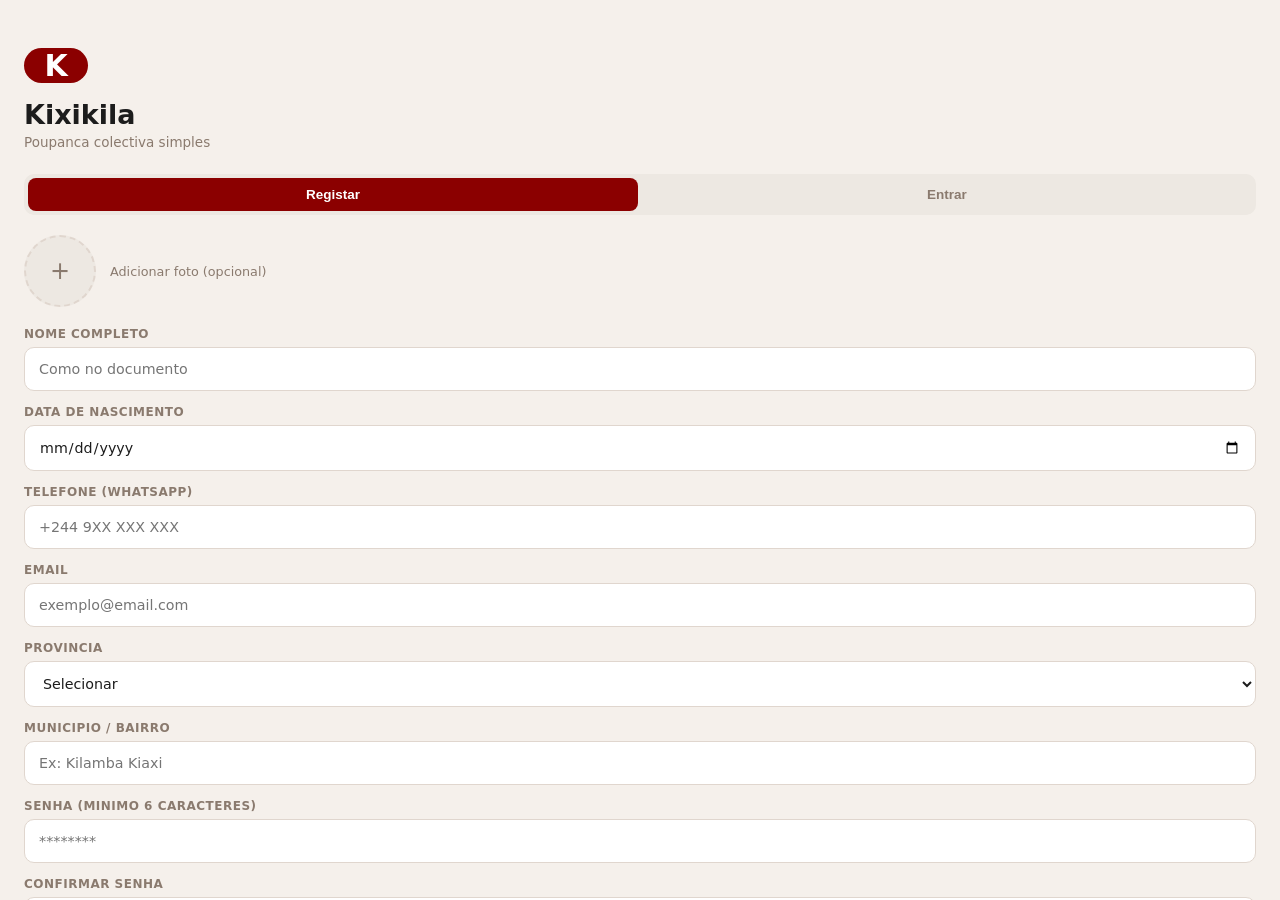
==== index.html @ 5074ad47 "Atualizar o index.html" ====
<!DOCTYPE html>
<html lang="pt">
<head>
  <meta charset="UTF-8">
  <meta name="viewport" content="width=device-width, initial-scale=1.0, maximum-scale=1.0">
  <title>Kixikila</title>
  <link rel="stylesheet" href="css/main.css">
  <style>
    /* Estilos adicionais para os termos */
    .termos-wrap {
      margin-bottom: 20px;
      border: 1px solid var(--border);
      border-radius: 14px;
      overflow: hidden;
      background: var(--bg2);
    }
    .termos-header {
      display: flex;
      align-items: center;
      gap: 8px;
      padding: 12px 16px;
      background: var(--r-soft);
      border-bottom: 1px solid var(--border);
      font-size: .75rem;
      font-weight: 700;
      text-transform: uppercase;
      color: var(--r);
    }
    .termos-scroll {
      max-height: 200px;
      overflow-y: auto;
      padding: 14px;
      scrollbar-width: thin;
    }
    .termos-scroll::-webkit-scrollbar { width: 4px; }
    .termos-scroll::-webkit-scrollbar-thumb { background: var(--r); border-radius: 4px; }
    .termos-conteudo h4 {
      font-size: 1rem;
      margin-bottom: 4px;
    }
    .termos-conteudo h5 {
      font-size: .85rem;
      margin: 12px 0 6px;
    }
    .termos-conteudo p {
      font-size: .82rem;
      color: var(--muted);
      line-height: 1.6;
      margin-bottom: 8px;
    }
    .termos-data {
      font-size: .7rem;
      margin-bottom: 12px;
    }
    .termos-contacto {
      margin-top: 12px;
      padding-top: 8px;
      border-top: 1px solid var(--border);
    }
    .termos-hint {
      display: flex;
      align-items: center;
      gap: 6px;
      padding: 8px 16px;
      background: var(--r-soft);
      font-size: .72rem;
      color: var(--r);
      font-weight: 600;
      border-top: 1px solid var(--border);
    }
    .termos-hint.lido {
      color: var(--green);
      background: rgba(34,197,94,0.1);
    }
    .termos-check-wrap {
      display: flex;
      align-items: center;
      gap: 12px;
      padding: 12px 16px;
      cursor: pointer;
      border-top: 1px solid var(--border);
    }
    .termos-check-wrap input {
      width: 18px;
      height: 18px;
      accent-color: var(--r);
      cursor: pointer;
    }
    .termos-check-label {
      font-size: .8rem;
      color: var(--text);
    }
    .termos-check-label span {
      color: var(--r);
      font-weight: 700;
    }
    textarea {
      width: 100%;
      padding: 12px;
      border: 1px solid var(--border);
      border-radius: 10px;
      background: var(--bg3);
      color: var(--text);
      font-size: .9rem;
      font-family: var(--sans);
      outline: none;
      resize: vertical;
    }
    textarea:focus {
      border-color: var(--r);
    }
    .foto-picker-group {
      margin-bottom: 16px;
    }
  </style>
</head>
<body>

<!-- AUTH -->
<div id="paginaAuth" class="pagina">
  <div class="auth-wrap">
    <div class="auth-logo">K</div>
    <h1 class="auth-titulo">Kixikila</h1>
    <p class="auth-sub">Poupanca colectiva simples</p>

    <div class="auth-tabs">
      <button class="auth-tab activo" onclick="mostrarTab('registo')">Registar</button>
      <button class="auth-tab" onclick="mostrarTab('login')">Entrar</button>
    </div>

    <div id="tabRegisto">
      <!-- FOTO DE PERFIL -->
      <div class="foto-picker" onclick="document.getElementById('inputFotoReg').click()">
        <div class="foto-picker-inner" id="fotoPicker">
          <span id="fotoPickerLetra">+</span>
          <img id="fotoPickerImg" src="" style="display:none">
        </div>
        <span class="foto-picker-label">Adicionar foto (opcional)</span>
      </div>
      <input id="inputFotoReg" type="file" accept="image/*" style="display:none" onchange="previewFotoReg(event)">

      <div class="campo">
        <label>Nome completo</label>
        <input id="regNome" type="text" placeholder="Como no documento">
      </div>

      <div class="campo">
        <label>Data de nascimento</label>
        <input id="regDataNasc" type="date">
      </div>

      <div class="campo">
        <label>Telefone (WhatsApp)</label>
        <input id="regTelefone" type="tel" placeholder="+244 9XX XXX XXX">
      </div>

      <div class="campo">
        <label>Email</label>
        <input id="regEmail" type="email" placeholder="exemplo@email.com">
      </div>

      <div class="campo">
        <label>Provincia</label>
        <select id="regProvincia">
          <option value="">Selecionar</option>
          <option>Luanda</option>
          <option>Benguela</option>
          <option>Huila</option>
          <option>Bie</option>
          <option>Cabinda</option>
          <option>Cuando Cubango</option>
          <option>Cuanza Norte</option>
          <option>Cuanza Sul</option>
          <option>Cunene</option>
          <option>Huambo</option>
          <option>Lunda Norte</option>
          <option>Lunda Sul</option>
          <option>Malanje</option>
          <option>Moxico</option>
          <option>Namibe</option>
          <option>Uige</option>
          <option>Zaire</option>
        </select>
      </div>

      <div class="campo">
        <label>Municipio / Bairro</label>
        <input id="regMunicipio" type="text" placeholder="Ex: Kilamba Kiaxi">
      </div>

      <div class="campo">
        <label>Senha (minimo 6 caracteres)</label>
        <input id="regSenha" type="password" placeholder="********">
      </div>

      <div class="campo">
        <label>Confirmar senha</label>
        <input id="regSenhaConfirm" type="password" placeholder="********">
      </div>

      <!-- TERMOS DE USO E POLITICA -->
      <div class="termos-wrap">
        <div class="termos-header">
          <svg xmlns="http://www.w3.org/2000/svg" width="14" height="14" viewBox="0 0 24 24" fill="none" stroke="currentColor" stroke-width="2"><path d="M14 2H6a2 2 0 0 0-2 2v16a2 2 0 0 0 2 2h12a2 2 0 0 0 2-2V8z"/><polyline points="14 2 14 8 20 8"/><line x1="16" y1="13" x2="8" y2="13"/><line x1="16" y1="17" x2="8" y2="17"/></svg>
          Termos de Uso e Politica de Privacidade
        </div>
        <div class="termos-scroll" id="termosScroll" onscroll="verificarScrollTermos()">
          <div class="termos-conteudo">
            <h4>TERMOS DE USO - KIXIKILA</h4>
            <p class="termos-data">Ultima actualizacao: Maio de 2026</p>
            <p>Bem-vindo a KIXIKILA! Estes Termos de Uso regulam o acesso e utilizacao da plataforma KIXIKILA, disponibilizada por Adilson Rafael (desenvolvedor independente).</p>
            
            <h5>1. Aceitacao dos Termos</h5>
            <p>Ao aceder ou utilizar a KIXIKILA, voce concorda com estes Termos na integra. Se nao concordar, nao deve utilizar a plataforma.</p>
            
            <h5>2. Descricao do Servico</h5>
            <p>A KIXIKILA e uma plataforma que permite aos usuarios: criar e gerir grupos de kixikila/poupanca rotativa; gerar codigos de convite; definir valores e acompanhar rodadas; comunicar dentro dos grupos. A plataforma nao realiza cobrancas, transferencias nem guarda dinheiro de nenhum usuario. Todos os pagamentos sao feitos diretamente entre os participantes fora da plataforma.</p>
            
            <h5>3. Responsabilidades</h5>
            <p>A KIXIKILA e apenas uma ferramenta de organizacao. Nao somos responsaveis por acordos, pagamentos, dividas ou conflitos entre os membros dos grupos. Cada usuario e totalmente responsavel pelos seus proprios grupos, pagamentos e combinacoes. A plataforma nao funciona como banco, instituicao financeira ou intermediaria de pagamentos.</p>
            
            <h5>4. Regras de Utilizacao</h5>
            <p>E proibido: usar a plataforma para actividades ilegais, fraudes ou branqueamento de capitais; partilhar conteudo ofensivo, violento ou discriminatorio; criar grupos com intencao de prejudicar terceiros; tentar aceder a contas de outros usuarios.</p>
            
            <h5>5. Doacoes</h5>
            <p>A plataforma e gratuita. As doacoes sao voluntarias e ajudam a manter e melhorar o projecto. Nao ha reembolso de doacoes.</p>
            
            <h5>6. Limitacao de Responsabilidade</h5>
            <p>A KIXIKILA e disponibilizada "no estado em que se encontra". Nao garantimos que esteja livre de erros ou interrupcoes. Nao nos responsabilizamos por eventuais danos directos ou indirectos decorrentes do uso da plataforma.</p>
            
            <h5>7. Suspensao e Cancelamento</h5>
            <p>Reservamos o direito de suspender ou terminar contas que violem estes Termos.</p>
            
            <h5>8. Alteracoes</h5>
            <p>Podemos actualizar estes Termos. A continuacao do uso apos actualizacoes significa aceitacao das novas versoes.</p>
            
            <h5>9. Lei Aplicavel</h5>
            <p>Estes Termos sao regidos pelas leis de Angola. Qualquer disputa sera resolvida nos tribunais de Luanda.</p>
            
            <h4 style="margin-top:16px">POLITICA DE PRIVACIDADE - KIXIKILA</h4>
            <p class="termos-data">Ultima actualizacao: Maio de 2026</p>
            <p>Respeitamos a sua privacidade e cumprimos a Lei n. 22/11, de 17 de Junho (Lei de Proteccao de Dados Pessoais) de Angola.</p>
            
            <h5>1. Dados que recolhemos</h5>
            <p>- Dados de registo: nome, email, telefone, data de nascimento, provincia, municipio;<br>- Dados do perfil e grupos criados;<br>- Dados de utilizacao (quais funcionalidades usa);<br>- Informacoes tecnicas (IP, navegador, dispositivo).</p>
            
            <h5>2. Como usamos os seus dados</h5>
            <p>- Fornecer e melhorar a plataforma;<br>- Gerir os seus grupos e notificacoes;<br>- Comunicar actualizacoes importantes;<br>- Prevenir abusos e fraudes;<br>- Analisar uso da plataforma (estatisticas anonimas).</p>
            
            <h5>3. Partilha de dados</h5>
            <p>Nao vendemos os seus dados. Podemos partilhar apenas: com autoridades, se exigido por lei; para proteger direitos, seguranca ou propriedade da plataforma.</p>
            
            <h5>4. Cookies e tecnologias semelhantes</h5>
            <p>Usamos cookies para melhorar a experiencia (sessao, preferencias). Pode gerir os cookies no seu navegador.</p>
            
            <h5>5. Seus direitos</h5>
            <p>Voce tem direito a: aceder aos seus dados; corrigir dados incorrectos; apagar os seus dados (em certos casos); revogar consentimento.</p>
            
            <h5>6. Seguranca</h5>
            <p>Tomamos medidas razoaveis para proteger os seus dados, mas nenhum sistema e 100% seguro.</p>
            
            <h5>7. Menores</h5>
            <p>A plataforma nao e destinada a menores de 18 anos sem consentimento dos pais/responsaveis.</p>
            
            <h5>8. Alteracoes</h5>
            <p>Podemos actualizar esta Politica. Recomendamos que reveja periodicamente.</p>
            
            <p class="termos-contacto">Desenvolvedor: Adilson Rafael<br>Contacto: <a href="https://wa.me/244921325366" target="_blank" style="color:var(--r)">+244 921 325 366</a></p>
          </div>
        </div>
        <div class="termos-hint" id="termosHint">
          <svg xmlns="http://www.w3.org/2000/svg" width="12" height="12" viewBox="0 0 24 24" fill="none" stroke="currentColor" stroke-width="2"><polyline points="6 9 12 15 18 9"/></svg>
          Leia os termos ate ao fim para activar o registo
        </div>
        <label class="termos-check-wrap" id="termosCheckWrap" style="opacity:0.4;pointer-events:none;">
          <input type="checkbox" id="termosCheck" disabled onchange="atualizarBotaoCriar()">
          <span class="termos-check-label">
            Li e aceito os <span>Termos de Uso</span> e a <span>Politica de Privacidade</span> da KIXIKILA
          </span>
        </label>
      </div>

      <button class="btn-primary w100" onclick="registar()" id="btnCriarConta" disabled>Criar conta</button>
    </div>

    <div id="tabLogin" style="display:none">
      <div class="campo">
        <label>Telefone</label>
        <input id="loginTelefone" type="tel" placeholder="+244 9XX XXX XXX">
      </div>
      <div class="campo">
        <label>Senha</label>
        <input id="loginSenha" type="password" placeholder="A tua senha">
      </div>
      <button class="btn-primary w100" onclick="entrar()">Entrar</button>
    </div>
  </div>
</div>

<!-- MAIN -->
<div id="paginaMain" class="pagina" style="display:none">
  <div class="top-bar">
    <span class="top-titulo">Kixikila</span>
    <div class="top-avatar" id="topAvatar" onclick="abrirPerfil()"></div>
  </div>
  <div class="tabs">
    <button class="tab activo" id="tabFeed" onclick="mostrarTabMain('feed')">Descobrir</button>
    <button class="tab" id="tabMeus" onclick="mostrarTabMain('meus')">Os meus</button>
  </div>
  <div class="pagina-scroll">
    <div id="conteudoFeed"><div id="feedLista"></div></div>
    <div id="conteudoMeus" style="display:none">
      <div id="meusLista"></div>
      <div id="meusVazio" class="vazio" style="display:none">
        <p>Ainda nao tens grupos.</p>
        <button class="btn-outline" onclick="mostrarTabMain('feed')">Descobrir grupos</button>
      </div>
    </div>
  </div>
  <button class="fab" onclick="abrirCriar()">+</button>
</div>

<!-- APP (ver grupo) -->
<div id="paginaApp" class="pagina" style="display:none">
  <div class="top-bar">
    <button class="btn-voltar" onclick="voltarMain()">&#8592;</button>
    <span class="top-titulo" id="appNomeGrupo"></span>
    <span id="appPill" class="pill"></span>
  </div>
  <div class="pagina-scroll">
    <div class="grupo-card">
      <div class="grupo-valor" id="appValor"></div>
      <div class="grupo-meta" id="appMeta"></div>
      <div class="progresso-wrap">
        <div class="progresso-bar" id="appProgresso"></div>
      </div>
      <div class="grupo-rodape">
        <span id="appPagamentos"></span>
        <span id="appProximaRonda"></span>
      </div>
    </div>
    <div class="tabs tabs-sm">
      <button class="tab activo" id="tabMembros" onclick="mostrarTabApp('membros')">Membros</button>
      <button class="tab" id="tabRodas" onclick="mostrarTabApp('rodas')">Rodas</button>
      <button class="tab" id="tabChat" onclick="abrirChat()">Chat</button>
    </div>
    <div id="conteudoMembros">
      <div id="listaMembros"></div>
      <div class="acoes-grupo">
        <button class="btn-primary" onclick="registarPagamento()">Confirmar pagamento</button>
        <button class="btn-outline" id="btnEncerrar" onclick="encerrarGrupo()" style="display:none">Encerrar grupo</button>
        <button class="btn-outline" onclick="sairDoGrupo()">Sair do grupo</button>
      </div>
    </div>
    <div id="conteudoRodas" style="display:none">
      <div id="listaRodas"></div>
    </div>
  </div>
</div>

<!-- CHAT (tela cheia) -->
<div id="paginaChat" class="pagina" style="display:none">
  <div class="top-bar">
    <button class="btn-voltar" onclick="voltarApp()">&#8592;</button>
    <div style="flex:1">
      <div class="top-titulo" id="chatNomeGrupo"></div>
      <div style="font-size:.75rem;color:var(--muted)" id="chatMembrosCount"></div>
    </div>
  </div>
  <div id="chatMensagens" class="chat-lista"></div>
  <div class="chat-input-wrap">
    <textarea
      id="chatInput"
      class="chat-textarea"
      placeholder="Mensagem..."
      rows="1"
      oninput="crescerTextarea(this)"
      onkeydown="if(event.key==='Enter'&&!event.shiftKey){event.preventDefault();enviarMsg()}"
    ></textarea>
    <button class="btn-enviar" onclick="enviarMsg()">&#10148;</button>
  </div>
</div>

<!-- MODAL CRIAR GRUPO -->
<div id="modalCriar" class="modal-overlay" style="display:none" onclick="fecharModalSeClicarFora(event, this)">
  <div class="modal">
    <h3>Criar grupo</h3>
    
    <!-- Foto do grupo -->
    <div class="foto-picker-group" style="margin-bottom:16px">
      <div class="foto-picker" onclick="document.getElementById('inputFotoGrupo').click()" style="margin-bottom:0">
        <div class="foto-picker-inner" id="fotoGrupoPicker">
          <span id="fotoGrupoLetra">+</span>
          <img id="fotoGrupoImg" src="" style="display:none">
        </div>
        <span class="foto-picker-label">Foto do grupo</span>
      </div>
      <input id="inputFotoGrupo" type="file" accept="image/*" style="display:none" onchange="previewFotoGrupo(event)">
    </div>
    
    <div class="campo">
      <label>Nome do grupo</label>
      <input id="criarNome" type="text" placeholder="Ex: Grupo Familia">
    </div>
    
    <div class="campo">
      <label>Descricao</label>
      <textarea id="criarDescricao" rows="2" placeholder="Descreva o objetivo do grupo..."></textarea>
    </div>
    
    <div class="campo">
      <label>Regras do grupo</label>
      <textarea id="criarRegras" rows="2" placeholder="Ex: Pagar ate dia 10 de cada mes..."></textarea>
    </div>
    
    <div class="campo">
      <label>Valor por ronda (KZ)</label>
      <input id="criarValor" type="number" placeholder="Ex: 50000">
    </div>
    
    <div class="campo">
      <label>Periodicidade</label>
      <select id="criarPeriod">
        <option value="mensal">Mensal</option>
        <option value="quinzenal">Quinzenal</option>
        <option value="semanal">Semanal</option>
      </select>
    </div>
    
    <div class="campo">
      <label>Max. membros</label>
      <input id="criarMax" type="number" value="6" min="2" max="20">
    </div>
    
    <div class="campo">
      <label>Localizacao (opcional)</label>
      <input id="criarLocalizacao" type="text" placeholder="Ex: Luanda, Kilamba">
    </div>
    
    <div class="modal-btns">
      <button class="btn-outline" onclick="fecharModal('modalCriar')">Cancelar</button>
      <button class="btn-primary" onclick="criarGrupo()">Criar</button>
    </div>
  </div>
</div>

<!-- MODAL PREVIEW GRUPO (feed) -->
<div id="modalPreviewGrupo" class="modal-overlay" style="display:none" onclick="fecharModalSeClicarFora(event, this)">
  <div class="modal" style="max-height:85dvh;overflow-y:auto">
    <h3 id="previewTitulo"></h3>
    <div id="previewFoto"></div>
    <div id="previewDescricao"></div>
    <div id="previewRegras"></div>
    <div id="previewLocalizacao"></div>
    <div style="margin:12px 0"><strong>Valor</strong><br><span id="previewValor"></span></div>
    <div class="progresso-wrap" style="margin:12px 0"><div class="progresso-bar" id="previewProgresso" style="width:0%"></div></div>
    <div style="display:flex;justify-content:space-between;margin:8px 0">
      <span>Membros: <span id="previewMembros"></span></span>
      <span>Vagas: <span id="previewVagas"></span></span>
    </div>
    <div style="margin:8px 0"><strong>Criador</strong><br><span id="previewCriador"></span></div>
    <div class="modal-btns" style="margin-top:16px">
      <button class="btn-outline" onclick="fecharModal('modalPreviewGrupo')">Fechar</button>
      <button class="btn-primary" onclick="solicitarEntrada()">Solicitar entrada</button>
    </div>
  </div>
</div>

<!-- MODAL ENTRAR GRUPO -->
<div id="modalEntrar" class="modal-overlay" style="display:none" onclick="fecharModalSeClicarFora(event, this)">
  <div class="modal">
    <h3>Entrar num grupo</h3>
    <div class="campo">
      <label>Codigo do grupo</label>
      <input id="entrarCodigo" type="text" placeholder="Ex: ABC123" style="text-transform:uppercase">
    </div>
    <div class="modal-btns">
      <button class="btn-outline" onclick="fecharModal('modalEntrar')">Cancelar</button>
      <button class="btn-primary" onclick="entrarGrupo()">Entrar</button>
    </div>
  </div>
</div>

<!-- MODAL PERFIL (o meu) -->
<div id="modalPerfil" class="modal-overlay" style="display:none" onclick="fecharModalSeClicarFora(event, this)">
  <div class="modal">
    <div class="perfil-topo">
      <div class="perfil-avatar-wrap" onclick="document.getElementById('inputFotoPerfil').click()">
        <div class="perfil-avatar" id="perfilAvatarModal"></div>
        <span class="perfil-avatar-edit">&#9998;</span>
      </div>
      <input id="inputFotoPerfil" type="file" accept="image/*" style="display:none" onchange="previewFotoPerfil(event)">
      <div>
        <div class="perfil-nome" id="perfilNomeModal"></div>
        <div class="perfil-tel" id="perfilTelModal"></div>
      </div>
    </div>
    <div class="campo">
      <label>Novo nome</label>
      <input id="editNome" type="text">
    </div>
    <div class="campo">
      <label>Nova senha (opcional)</label>
      <input id="editSenha" type="password" placeholder="Deixa vazio para manter">
    </div>
    <div class="modal-btns">
      <button class="btn-outline" onclick="logout()">Sair</button>
      <button class="btn-primary" onclick="guardarPerfil()">Guardar</button>
    </div>
    <button class="btn-outline w100" style="margin-top:8px;color:var(--r2)" onclick="confirmarEliminarConta()">Eliminar conta</button>
  </div>
</div>

<!-- MODAL PERFIL MEMBRO (ver membro) -->
<div id="modalMembroPerfil" class="modal-overlay" style="display:none" onclick="fecharModalSeClicarFora(event, this)">
  <div class="modal modal-membro">
    <button class="modal-fechar" onclick="fecharModal('modalMembroPerfil')">&#10005;</button>
    <div class="membro-foto-grande" id="membroFotoGrande"></div>
    <div class="membro-perfil-info">
      <div class="membro-perfil-nome" id="membroPerfilNome"></div>
      <div class="membro-perfil-tel" id="membroPerfilTel"></div>
      <div class="membro-stars-wrap">
        <div class="membro-stars" id="membroStars"></div>
        <span class="membro-stars-count" id="membroStarsCount"></span>
      </div>
      <button class="btn-primary w100" style="margin-top:16px" onclick="abrirAvaliarMembro()">Avaliar membro</button>
    </div>
  </div>
</div>

<!-- MODAL AVALIAR MEMBRO -->
<div id="modalAvaliar" class="modal-overlay" style="display:none" onclick="fecharModalSeClicarFora(event, this)">
  <div class="modal">
    <h3>Avaliar <span id="avaliarNome"></span></h3>
    <div class="estrelas-input" id="estrelasInput"></div>
    <div class="campo" style="margin-top:12px">
      <label>Comentario (opcional)</label>
      <input id="avaliarComentario" type="text" placeholder="Ex: Sempre pagou a tempo">
    </div>
    <div class="modal-btns">
      <button class="btn-outline" onclick="fecharModal('modalAvaliar')">Cancelar</button>
      <button class="btn-primary" onclick="confirmarAvaliacao()">Enviar</button>
    </div>
  </div>
</div>

<!-- MODAL GENERICO -->
<div id="modal" class="modal-overlay" style="display:none" onclick="fecharModalSeClicarFora(event, this)">
  <div class="modal">
    <h3 id="modalTitulo"></h3>
    <p id="modalMsg" style="color:var(--muted);font-size:.9rem;margin:8px 0 16px"></p>
    <div class="modal-btns" id="modalBtns"></div>
  </div>
</div>

<!-- TOAST -->
<div id="toast" class="toast"></div>

<script src="api.js"></script>
<script src="app.js"></script>

<script>
function verificarScrollTermos() {
  const el = document.getElementById('termosScroll');
  const hint = document.getElementById('termosHint');
  const checkWrap = document.getElementById('termosCheckWrap');
  const check = document.getElementById('termosCheck');
  
  if (!el) return;
  
  const chegouAoFim = el.scrollTop + el.clientHeight >= el.scrollHeight - 10;
  
  if (chegouAoFim) {
    hint.innerHTML = '<svg xmlns="http://www.w3.org/2000/svg" width="12" height="12" viewBox="0 0 24 24" fill="none" stroke="currentColor" stroke-width="2"><polyline points="20 6 9 17 4 12"/></svg> Lido - pode aceitar os termos';
    hint.classList.add('lido');
    checkWrap.style.opacity = '1';
    checkWrap.style.pointerEvents = 'auto';
    check.disabled = false;
  }
}

function atualizarBotaoCriar() {
  const btn = document.getElementById('btnCriarConta');
  const chk = document.getElementById('termosCheck');
  if (btn && chk) {
    btn.disabled = !chk.checked;
  }
}
</script>

</body>
</html>
---- css/main.css ----
/* ── RESET E VARIAVEIS ──────────────────────────────────────── */
*, *::before, *::after { box-sizing: border-box; margin: 0; padding: 0; }

:root {
  /* ── TEMA CLARO (PALETA ORIGINAL) ── */
  --bg:      #F5F0EB;
  --bg2:     #FFFFFF;
  --bg3:     #EDE8E2;
  --border:  #E0D6CE;
  --text:    #1C1C1C;
  --muted:   #8A7A6E;
  --r:       #8B0000;
  --r2:      #A52A2A;
  --r-soft:  #8B000022;
  --green:   #2E7D32;
  --sans:    'Inter', system-ui, sans-serif;
  --radius:  14px;
}

html, body {
  height: 100%;
  background: var(--bg);
  color: var(--text);
  font-family: var(--sans);
  font-size: 15px;
  -webkit-font-smoothing: antialiased;
  overflow: hidden;
}

/* ── PAGINAS ────────────────────────────────────────────────── */
.pagina {
  display: flex;
  flex-direction: column;
  height: 100dvh;
  width: 100%;
  position: absolute;
  top: 0; left: 0;
  overflow: hidden;
}

.pagina-scroll {
  flex: 1;
  overflow-y: auto;
  -webkit-overflow-scrolling: touch;
  padding-bottom: 80px;
}

/* ── AUTH ───────────────────────────────────────────────────── */
.auth-wrap {
  flex: 1;
  overflow-y: auto;
  padding: 48px 24px 40px;
  display: flex;
  flex-direction: column;
  gap: 0;
}

.auth-logo {
  width: 64px; height: 64px;
  border-radius: 20px;
  background: var(--r);
  color: #fff;
  font-size: 2rem;
  font-weight: 900;
  display: flex; align-items: center; justify-content: center;
  margin-bottom: 16px;
}

.auth-titulo { font-size: 1.8rem; font-weight: 800; }
.auth-sub    { color: var(--muted); font-size: .9rem; margin: 4px 0 24px; }

.auth-tabs {
  display: flex;
  background: var(--bg3);
  border-radius: 10px;
  padding: 4px;
  gap: 4px;
  margin-bottom: 20px;
}

.auth-tab {
  flex: 1;
  padding: 9px;
  border: none;
  border-radius: 8px;
  background: transparent;
  color: var(--muted);
  font-size: .9rem;
  font-weight: 600;
  cursor: pointer;
  transition: all .2s;
}

.auth-tab.activo {
  background: var(--r);
  color: #fff;
}

/* ── TOP BAR ────────────────────────────────────────────────── */
.top-bar {
  display: flex;
  align-items: center;
  padding: 14px 16px;
  background: rgba(255,255,255,0.96);
  backdrop-filter: blur(10px);
  border-bottom: 1px solid var(--border);
  gap: 10px;
  flex-shrink: 0;
}

.top-titulo {
  flex: 1;
  font-size: 1.05rem;
  font-weight: 700;
}

.top-avatar {
  width: 36px; height: 36px;
  border-radius: 50%;
  background: var(--r);
  color: #fff;
  font-weight: 800;
  font-size: .95rem;
  display: flex; align-items: center; justify-content: center;
  cursor: pointer;
  flex-shrink: 0;
}

.btn-voltar {
  background: none;
  border: none;
  color: var(--text);
  font-size: 1.3rem;
  cursor: pointer;
  padding: 0 6px 0 0;
  line-height: 1;
}

/* ── TABS ───────────────────────────────────────────────────── */
.tabs {
  display: flex;
  border-bottom: 1px solid var(--border);
  flex-shrink: 0;
  background: var(--bg2);
}

.tabs-sm { margin: 0 16px; border-radius: var(--radius) var(--radius) 0 0; overflow: hidden; }

.tab {
  flex: 1;
  padding: 12px;
  border: none;
  background: transparent;
  color: var(--muted);
  font-size: .88rem;
  font-weight: 600;
  cursor: pointer;
  border-bottom: 2px solid transparent;
  transition: all .2s;
}

.tab.activo {
  color: var(--r);
  border-bottom-color: var(--r);
}

/* ── CAMPOS ─────────────────────────────────────────────────── */
.campo {
  display: flex;
  flex-direction: column;
  gap: 6px;
  margin-bottom: 14px;
}

.campo label {
  font-size: .8rem;
  font-weight: 600;
  color: var(--muted);
  text-transform: uppercase;
  letter-spacing: .5px;
}

.campo input,
.campo select {
  padding: 13px 14px;
  border: 1px solid var(--border);
  border-radius: 10px;
  background: var(--bg2);
  color: var(--text);
  font-size: .95rem;
  font-family: var(--sans);
  outline: none;
  transition: border-color .2s;
}

.campo input:focus,
.campo select:focus { border-color: var(--r); }

/* ── BOTOES ─────────────────────────────────────────────────── */
.btn-primary {
  padding: 13px 20px;
  background: var(--r);
  color: #fff;
  border: none;
  border-radius: 99px;
  font-size: .95rem;
  font-weight: 700;
  font-family: var(--sans);
  cursor: pointer;
  transition: background .2s;
}

.btn-primary:hover { background: var(--r2); }
.btn-primary:disabled { opacity: .5; cursor: default; }

.btn-outline {
  padding: 13px 20px;
  background: transparent;
  color: var(--text);
  border: 1px solid var(--border);
  border-radius: 99px;
  font-size: .95rem;
  font-weight: 600;
  font-family: var(--sans);
  cursor: pointer;
}

.btn-enviar {
  padding: 10px 14px;
  background: var(--r);
  color: #fff;
  border: none;
  border-radius: 99px;
  font-size: 1rem;
  cursor: pointer;
}

.w100 { width: 100%; }

/* ── FEED CARDS ─────────────────────────────────────────────── */
.feed-card {
  margin: 12px 16px 0;
  background: var(--bg2);
  border: 1px solid var(--border);
  border-radius: var(--radius);
  padding: 16px;
  cursor: pointer;
  transition: all .2s;
  box-shadow: 0 1px 3px rgba(0,0,0,0.04);
}

.feed-card:active { border-color: var(--r); }

.feed-card-top {
  display: flex;
  align-items: center;
  gap: 12px;
  margin-bottom: 12px;
}

.feed-icon {
  width: 44px; height: 44px;
  border-radius: 12px;
  background: var(--r-soft);
  color: var(--r);
  font-weight: 900;
  font-size: 1.2rem;
  display: flex; align-items: center; justify-content: center;
  flex-shrink: 0;
}

.feed-nome { font-weight: 700; font-size: 1rem; }
.feed-sub  { font-size: .82rem; color: var(--muted); margin-top: 2px; }

.feed-valor {
  font-size: 1.5rem;
  font-weight: 900;
  margin-bottom: 8px;
}

.feed-progress {
  height: 4px;
  background: var(--bg3);
  border-radius: 99px;
  overflow: hidden;
  margin-bottom: 8px;
}

.feed-progress-bar {
  height: 100%;
  background: var(--r);
  border-radius: 99px;
  transition: width .4s;
}

.feed-rodape {
  display: flex;
  justify-content: space-between;
  font-size: .8rem;
  color: var(--muted);
}

/* ── GRUPO CARD (tela App) ───────────────────────────────────── */
.grupo-card {
  margin: 16px;
  background: var(--bg2);
  border: 1px solid var(--border);
  border-radius: var(--radius);
  padding: 20px;
  box-shadow: 0 1px 3px rgba(0,0,0,0.04);
}

.grupo-valor {
  font-size: 2.4rem;
  font-weight: 900;
  margin-bottom: 8px;
}

.grupo-meta {
  font-size: .88rem;
  color: var(--muted);
  margin-bottom: 14px;
  line-height: 1.6;
}

.progresso-wrap {
  height: 5px;
  background: var(--bg3);
  border-radius: 99px;
  overflow: hidden;
  margin-bottom: 12px;
}

.progresso-bar {
  height: 100%;
  background: var(--r);
  border-radius: 99px;
  transition: width .4s;
}

.grupo-rodape {
  display: flex;
  justify-content: space-between;
  font-size: .82rem;
  color: var(--muted);
}

/* ── PILL ───────────────────────────────────────────────────── */
.pill {
  padding: 4px 12px;
  border-radius: 99px;
  font-size: .78rem;
  font-weight: 700;
}

.pill-aberto   { background: #E8F5E9; color: var(--green); }
.pill-fechado  { background: #FFF3E0; color: #F57C00; }
.pill-encerrado{ background: var(--bg3); color: var(--muted); }

/* ── MEMBROS ────────────────────────────────────────────────── */
.membro-item {
  display: flex;
  align-items: center;
  gap: 12px;
  padding: 12px 16px;
  border-bottom: 1px solid var(--border);
  cursor: pointer;
  transition: background .2s;
}

.membro-item:hover { background: rgba(139,0,0,0.04); }

.membro-av {
  width: 38px; height: 38px;
  border-radius: 50%;
  background: var(--bg3);
  color: var(--r);
  font-weight: 800;
  display: flex; align-items: center; justify-content: center;
  font-size: .95rem;
  flex-shrink: 0;
}

.membro-av.atual { background: var(--r-soft); border: 2px solid var(--r); }

.membro-info { flex: 1; min-width: 0; }
.membro-nome { font-weight: 600; font-size: .92rem; }
.membro-tel  { font-size: .78rem; color: var(--muted); }

.status {
  font-size: .72rem;
  font-weight: 800;
  padding: 3px 8px;
  border-radius: 99px;
}

.status-pago    { background: #E8F5E9; color: var(--green); }
.status-recebe  { background: var(--r-soft); color: var(--r); }
.status-pendente{ background: var(--bg3); color: var(--muted); }

/* ── RODAS (controlo) ────────────────────────────────────────── */
.roda-item {
  display: flex;
  align-items: center;
  gap: 14px;
  padding: 14px 16px;
  border-bottom: 1px solid var(--border);
  position: relative;
}

.roda-num {
  width: 32px; height: 32px;
  border-radius: 50%;
  background: var(--bg3);
  color: var(--muted);
  font-weight: 800;
  font-size: .85rem;
  display: flex; align-items: center; justify-content: center;
  flex-shrink: 0;
}

.roda-num.atual    { background: var(--r); color: #fff; }
.roda-num.concluida{ background: #E8F5E9; color: var(--green); }

.roda-info { flex: 1; }
.roda-nome { font-weight: 600; font-size: .92rem; }
.roda-label{ font-size: .78rem; color: var(--muted); margin-top: 2px; }

.roda-estado {
  font-size: .72rem;
  font-weight: 800;
  padding: 3px 8px;
  border-radius: 99px;
}

.roda-estado.atual    { background: var(--r-soft); color: var(--r); }
.roda-estado.concluida{ background: #E8F5E9; color: var(--green); }
.roda-estado.pendente { background: var(--bg3); color: var(--muted); }

/* ── CHAT ───────────────────────────────────────────────────── */
.chat-lista {
  padding: 12px 16px;
  display: flex;
  flex-direction: column;
  gap: 10px;
  min-height: 200px;
}

.chat-balao-wrap { display: flex; flex-direction: column; max-width: 78%; }
.chat-balao-wrap.meu  { align-self: flex-end; align-items: flex-end; }
.chat-balao-wrap.outro{ align-self: flex-start; align-items: flex-start; }

.chat-autor { font-size: .72rem; color: var(--muted); margin-bottom: 3px; padding-left: 4px; }

.chat-balao {
  padding: 9px 13px;
  border-radius: 16px;
  font-size: .9rem;
  line-height: 1.45;
  word-break: break-word;
}

.chat-balao.meu   { background: var(--r); color: #fff; border-bottom-right-radius: 4px; }
.chat-balao.outro { background: var(--bg3); color: var(--text); border-bottom-left-radius: 4px; }

.chat-data { font-size: .68rem; color: var(--muted); margin-top: 3px; padding: 0 4px; }

.chat-input-wrap {
  display: flex;
  gap: 8px;
  padding: 10px 16px;
  border-top: 1px solid var(--border);
  background: var(--bg2);
  position: sticky;
  bottom: 0;
}

.chat-input-wrap input {
  flex: 1;
  padding: 11px 14px;
  border: 1px solid var(--border);
  border-radius: 99px;
  background: var(--bg3);
  color: var(--text);
  font-family: var(--sans);
  font-size: .9rem;
  outline: none;
}

/* ── ACOES GRUPO ────────────────────────────────────────────── */
.acoes-grupo {
  display: flex;
  flex-direction: column;
  gap: 10px;
  padding: 16px;
}

/* ── FAB ────────────────────────────────────────────────────── */
.fab {
  position: fixed;
  bottom: 24px;
  right: 20px;
  width: 56px; height: 56px;
  border-radius: 50%;
  background: var(--r);
  color: #fff;
  font-size: 1.6rem;
  border: none;
  cursor: pointer;
  box-shadow: 0 4px 20px rgba(139,0,0,0.3);
  display: flex; align-items: center; justify-content: center;
  z-index: 10;
  transition: transform .2s;
}

.fab:active { transform: scale(0.95); }

/* ── PERFIL ─────────────────────────────────────────────────── */
.perfil-topo {
  display: flex;
  align-items: center;
  gap: 14px;
  margin-bottom: 20px;
}

.perfil-avatar {
  width: 56px; height: 56px;
  border-radius: 50%;
  background: var(--r);
  color: #fff;
  font-size: 1.4rem;
  font-weight: 800;
  display: flex; align-items: center; justify-content: center;
  flex-shrink: 0;
  background-size: cover;
  background-position: center;
}

.perfil-nome { font-weight: 700; font-size: 1rem; }
.perfil-tel  { font-size: .82rem; color: var(--muted); }

/* ── MODAL ──────────────────────────────────────────────────── */
.modal-overlay {
  position: fixed;
  inset: 0;
  background: rgba(0,0,0,0.5);
  display: flex;
  align-items: flex-end;
  justify-content: center;
  z-index: 100;
  padding: 0 0 env(safe-area-inset-bottom);
}

.modal {
  background: var(--bg2);
  border: 1px solid var(--border);
  border-radius: 20px 20px 0 0;
  padding: 24px 20px 32px;
  width: 100%;
  max-width: 480px;
  max-height: 90dvh;
  overflow-y: auto;
}

.modal h3 { font-size: 1.1rem; font-weight: 800; margin-bottom: 16px; }

.modal-btns {
  display: flex;
  gap: 10px;
  margin-top: 4px;
}

.modal-btns .btn-primary,
.modal-btns .btn-outline { flex: 1; }

/* ── VAZIO ──────────────────────────────────────────────────── */
.vazio {
  padding: 48px 24px;
  text-align: center;
  color: var(--muted);
  display: flex;
  flex-direction: column;
  align-items: center;
  gap: 16px;
}

/* ── TOAST ──────────────────────────────────────────────────── */
.toast {
  position: fixed;
  bottom: 90px;
  left: 50%;
  transform: translateX(-50%) translateY(20px);
  background: var(--text);
  color: var(--bg2);
  padding: 10px 20px;
  border-radius: 99px;
  font-size: .88rem;
  font-weight: 600;
  opacity: 0;
  pointer-events: none;
  transition: all .3s;
  white-space: nowrap;
  z-index: 200;
}

.toast.show {
  opacity: 1;
  transform: translateX(-50%) translateY(0);
}

/* ── SKELETON ───────────────────────────────────────────────── */
.skel {
  background: var(--bg3);
  border-radius: 8px;
  animation: pulse 1.4s ease-in-out infinite;
}

@keyframes pulse {
  0%, 100% { opacity: .4; }
  50%       { opacity: .8; }
}

/* ── SCROLLBAR ──────────────────────────────────────────────── */
::-webkit-scrollbar { width: 0; }

/* ── CHAT TELA CHEIA ────────────────────────────────────────── */
#paginaChat {
  display: flex;
  flex-direction: column;
}

#paginaChat .chat-lista {
  flex: 1;
  overflow-y: auto;
  -webkit-overflow-scrolling: touch;
  padding: 12px 16px;
  display: flex;
  flex-direction: column;
  gap: 10px;
}

.chat-textarea {
  flex: 1;
  padding: 11px 14px;
  border: 1px solid var(--border);
  border-radius: 20px;
  background: var(--bg3);
  color: var(--text);
  font-family: var(--sans);
  font-size: .9rem;
  outline: none;
  resize: none;
  overflow-y: hidden;
  line-height: 1.45;
  max-height: 140px;
  transition: border-color .2s;
}

.chat-textarea:focus { border-color: var(--r); }

/* ── FOTO PICKER (registo) ──────────────────────────────────── */
.foto-picker {
  display: flex;
  align-items: center;
  gap: 14px;
  margin-bottom: 20px;
  cursor: pointer;
}

.foto-picker-inner {
  width: 72px; height: 72px;
  border-radius: 50%;
  background: var(--bg3);
  border: 2px dashed var(--border);
  display: flex; align-items: center; justify-content: center;
  overflow: hidden;
  flex-shrink: 0;
  transition: border-color .2s;
}

.foto-picker-inner img { width: 100%; height: 100%; object-fit: cover; }
#fotoPickerLetra { font-size: 1.6rem; color: var(--muted); }
.foto-picker-label { font-size: .85rem; color: var(--muted); }

/* ── PERFIL AVATAR EDIT ─────────────────────────────────────── */
.perfil-avatar-wrap {
  position: relative;
  cursor: pointer;
  flex-shrink: 0;
}

.perfil-avatar-edit {
  position: absolute;
  bottom: 0; right: 0;
  width: 20px; height: 20px;
  background: var(--r);
  border-radius: 50%;
  font-size: .65rem;
  display: flex; align-items: center; justify-content: center;
  color: #fff;
}

/* ── MODAL MEMBRO ───────────────────────────────────────────── */
.modal-membro {
  padding: 0;
  overflow: hidden;
}

.modal-fechar {
  position: absolute;
  top: 14px; right: 16px;
  background: rgba(0,0,0,0.5);
  border: none;
  color: #fff;
  width: 32px; height: 32px;
  border-radius: 50%;
  font-size: .9rem;
  cursor: pointer;
  z-index: 2;
}

.membro-foto-grande {
  width: 100%;
  height: 300px;
  background: var(--bg3);
  display: flex; align-items: center; justify-content: center;
  position: relative;
  overflow: hidden;
  background-size: cover;
  background-position: top center;
}

.membro-foto-letra {
  font-size: 5rem;
  font-weight: 900;
  color: var(--r);
  opacity: .4;
}

.membro-perfil-info {
  padding: 20px;
}

.membro-perfil-nome {
  font-size: 1.2rem;
  font-weight: 800;
  margin-bottom: 4px;
}

.membro-perfil-tel {
  font-size: .85rem;
  color: var(--muted);
  margin-bottom: 14px;
}

.membro-stars-wrap {
  display: flex;
  align-items: center;
  gap: 6px;
}

.membro-stars { display: flex; gap: 2px; }

.star {
  font-size: 1.1rem;
  color: var(--bg3);
}

.star.on { color: #FBBF24; }

.membro-stars-count {
  font-size: .8rem;
  color: var(--muted);
}

/* ── ESTRELAS INPUT (avaliar) ───────────────────────────────── */
.estrelas-input {
  display: flex;
  gap: 8px;
  justify-content: center;
  margin: 16px 0 8px;
}

.star-btn {
  font-size: 2rem;
  background: none;
  border: none;
  color: var(--bg3);
  cursor: pointer;
  transition: color .15s, transform .15s;
}

.star-btn.on         { color: #FBBF24; }
.star-btn:active     { transform: scale(1.2); }
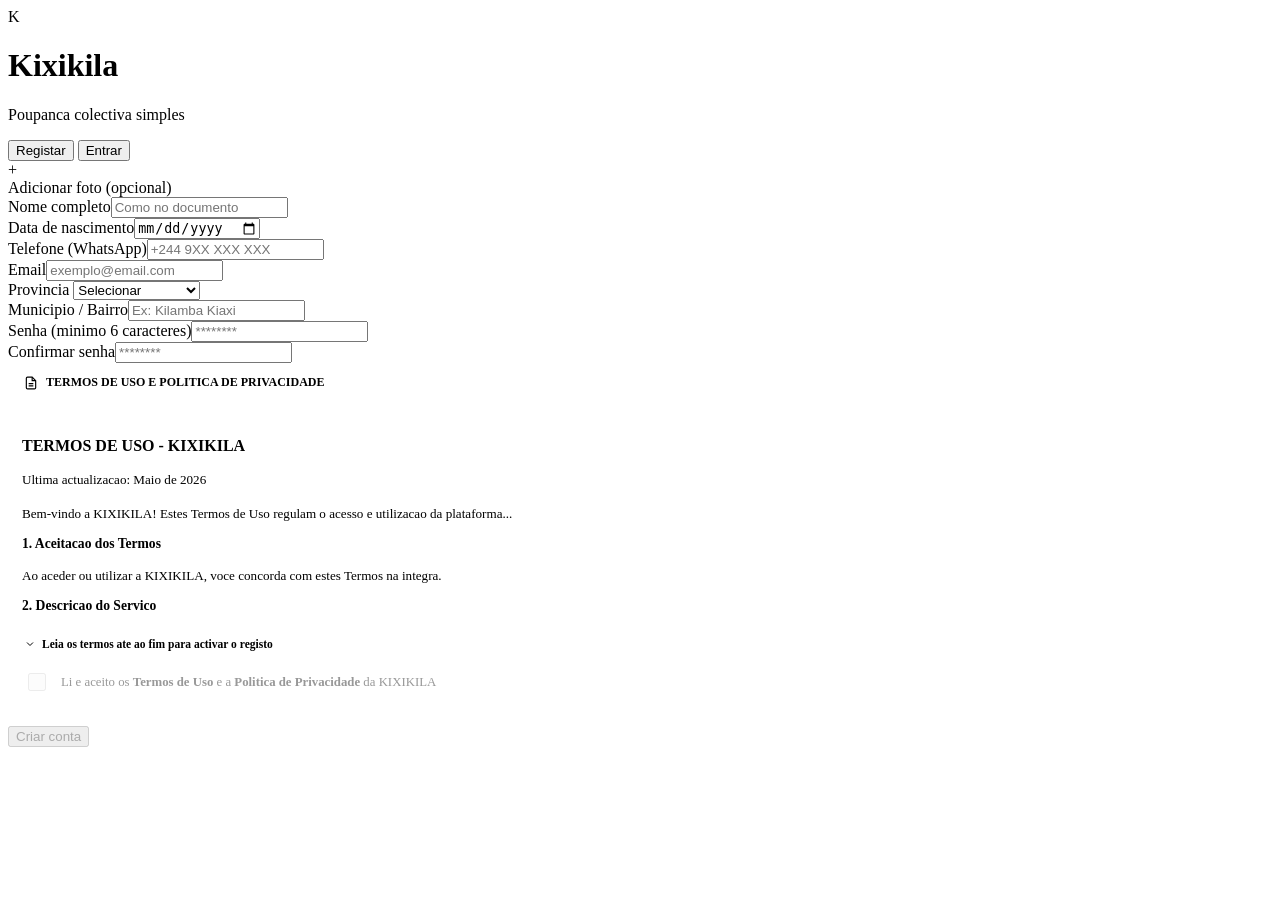
==== commit e7f8f1cc: "Atualizar o index.html" ====
--- a/index.html
+++ b/index.html
@@ -4,9 +4,8 @@
   <meta charset="UTF-8">
   <meta name="viewport" content="width=device-width, initial-scale=1.0, maximum-scale=1.0">
   <title>Kixikila</title>
-  <link rel="stylesheet" href="css/main.css">
+  <link rel="stylesheet" href="main.css">
   <style>
-    /* Estilos adicionais para os termos */
     .termos-wrap {
       margin-bottom: 20px;
       border: 1px solid var(--border);
@@ -34,84 +33,43 @@
     }
     .termos-scroll::-webkit-scrollbar { width: 4px; }
     .termos-scroll::-webkit-scrollbar-thumb { background: var(--r); border-radius: 4px; }
-    .termos-conteudo h4 {
-      font-size: 1rem;
-      margin-bottom: 4px;
-    }
-    .termos-conteudo h5 {
-      font-size: .85rem;
-      margin: 12px 0 6px;
-    }
-    .termos-conteudo p {
-      font-size: .82rem;
-      color: var(--muted);
-      line-height: 1.6;
-      margin-bottom: 8px;
-    }
-    .termos-data {
-      font-size: .7rem;
-      margin-bottom: 12px;
-    }
-    .termos-contacto {
-      margin-top: 12px;
-      padding-top: 8px;
+    .termos-conteudo h4 { font-size: 1rem; margin-bottom: 4px; }
+    .termos-conteudo h5 { font-size: .85rem; margin: 12px 0 6px; }
+    .termos-conteudo p { font-size: .82rem; color: var(--muted); line-height: 1.6; margin-bottom: 8px; }
+    .termos-data { font-size: .7rem; margin-bottom: 12px; }
+    .termos-contacto { margin-top: 12px; padding-top: 8px; border-top: 1px solid var(--border); }
+    .termos-hint {
+      display: flex; align-items: center; gap: 6px; padding: 8px 16px;
+      background: var(--r-soft); font-size: .72rem; color: var(--r); font-weight: 600;
       border-top: 1px solid var(--border);
     }
-    .termos-hint {
-      display: flex;
-      align-items: center;
-      gap: 6px;
-      padding: 8px 16px;
-      background: var(--r-soft);
-      font-size: .72rem;
-      color: var(--r);
-      font-weight: 600;
-      border-top: 1px solid var(--border);
-    }
-    .termos-hint.lido {
-      color: var(--green);
-      background: rgba(34,197,94,0.1);
-    }
+    .termos-hint.lido { color: var(--green); background: rgba(34,197,94,0.1); }
     .termos-check-wrap {
-      display: flex;
-      align-items: center;
-      gap: 12px;
-      padding: 12px 16px;
-      cursor: pointer;
-      border-top: 1px solid var(--border);
-    }
-    .termos-check-wrap input {
-      width: 18px;
-      height: 18px;
-      accent-color: var(--r);
-      cursor: pointer;
-    }
-    .termos-check-label {
-      font-size: .8rem;
-      color: var(--text);
-    }
-    .termos-check-label span {
-      color: var(--r);
-      font-weight: 700;
-    }
+      display: flex; align-items: center; gap: 12px; padding: 12px 16px;
+      cursor: pointer; border-top: 1px solid var(--border);
+    }
+    .termos-check-wrap input { width: 18px; height: 18px; accent-color: var(--r); cursor: pointer; }
+    .termos-check-label { font-size: .8rem; color: var(--text); }
+    .termos-check-label span { color: var(--r); font-weight: 700; }
     textarea {
-      width: 100%;
-      padding: 12px;
-      border: 1px solid var(--border);
-      border-radius: 10px;
-      background: var(--bg3);
-      color: var(--text);
-      font-size: .9rem;
-      font-family: var(--sans);
-      outline: none;
-      resize: vertical;
-    }
-    textarea:focus {
-      border-color: var(--r);
-    }
-    .foto-picker-group {
-      margin-bottom: 16px;
-    }
+      width: 100%; padding: 12px;
+      border: 1px solid var(--border); border-radius: 10px;
+      background: var(--bg3); color: var(--text);
+      font-size: .9rem; font-family: var(--sans);
+      outline: none; resize: vertical;
+    }
+    textarea:focus { border-color: var(--r); }
+    .foto-picker-group { margin-bottom: 16px; }
+    .chat-textarea {
+      flex: 1; padding: 11px 14px;
+      border: 1px solid var(--border); border-radius: 20px;
+      background: var(--bg3); color: var(--text);
+      font-family: var(--sans); font-size: .9rem;
+      outline: none; resize: none;
+      overflow-y: hidden; line-height: 1.45;
+      max-height: 120px; transition: border-color .2s;
+    }
+    .chat-textarea:focus { border-color: var(--r); }
   </style>
 </head>
 <body>
@@ -129,7 +87,6 @@
     </div>
 
     <div id="tabRegisto">
-      <!-- FOTO DE PERFIL -->
       <div class="foto-picker" onclick="document.getElementById('inputFotoReg').click()">
         <div class="foto-picker-inner" id="fotoPicker">
           <span id="fotoPickerLetra">+</span>
@@ -139,66 +96,26 @@
       </div>
       <input id="inputFotoReg" type="file" accept="image/*" style="display:none" onchange="previewFotoReg(event)">
 
-      <div class="campo">
-        <label>Nome completo</label>
-        <input id="regNome" type="text" placeholder="Como no documento">
-      </div>
-
-      <div class="campo">
-        <label>Data de nascimento</label>
-        <input id="regDataNasc" type="date">
-      </div>
-
-      <div class="campo">
-        <label>Telefone (WhatsApp)</label>
-        <input id="regTelefone" type="tel" placeholder="+244 9XX XXX XXX">
-      </div>
-
-      <div class="campo">
-        <label>Email</label>
-        <input id="regEmail" type="email" placeholder="exemplo@email.com">
-      </div>
-
+      <div class="campo"><label>Nome completo</label><input id="regNome" type="text" placeholder="Como no documento"></div>
+      <div class="campo"><label>Data de nascimento</label><input id="regDataNasc" type="date"></div>
+      <div class="campo"><label>Telefone (WhatsApp)</label><input id="regTelefone" type="tel" placeholder="+244 9XX XXX XXX"></div>
+      <div class="campo"><label>Email</label><input id="regEmail" type="email" placeholder="exemplo@email.com"></div>
+      
       <div class="campo">
         <label>Provincia</label>
         <select id="regProvincia">
           <option value="">Selecionar</option>
-          <option>Luanda</option>
-          <option>Benguela</option>
-          <option>Huila</option>
-          <option>Bie</option>
-          <option>Cabinda</option>
-          <option>Cuando Cubango</option>
-          <option>Cuanza Norte</option>
-          <option>Cuanza Sul</option>
-          <option>Cunene</option>
-          <option>Huambo</option>
-          <option>Lunda Norte</option>
-          <option>Lunda Sul</option>
-          <option>Malanje</option>
-          <option>Moxico</option>
-          <option>Namibe</option>
-          <option>Uige</option>
-          <option>Zaire</option>
+          <option>Luanda</option><option>Benguela</option><option>Huila</option><option>Bie</option>
+          <option>Cabinda</option><option>Cuando Cubango</option><option>Cuanza Norte</option><option>Cuanza Sul</option>
+          <option>Cunene</option><option>Huambo</option><option>Lunda Norte</option><option>Lunda Sul</option>
+          <option>Malanje</option><option>Moxico</option><option>Namibe</option><option>Uige</option><option>Zaire</option>
         </select>
       </div>
-
-      <div class="campo">
-        <label>Municipio / Bairro</label>
-        <input id="regMunicipio" type="text" placeholder="Ex: Kilamba Kiaxi">
-      </div>
-
-      <div class="campo">
-        <label>Senha (minimo 6 caracteres)</label>
-        <input id="regSenha" type="password" placeholder="********">
-      </div>
-
-      <div class="campo">
-        <label>Confirmar senha</label>
-        <input id="regSenhaConfirm" type="password" placeholder="********">
-      </div>
-
-      <!-- TERMOS DE USO E POLITICA -->
+      
+      <div class="campo"><label>Municipio / Bairro</label><input id="regMunicipio" type="text" placeholder="Ex: Kilamba Kiaxi"></div>
+      <div class="campo"><label>Senha (minimo 6 caracteres)</label><input id="regSenha" type="password" placeholder="********"></div>
+      <div class="campo"><label>Confirmar senha</label><input id="regSenhaConfirm" type="password" placeholder="********"></div>
+
       <div class="termos-wrap">
         <div class="termos-header">
           <svg xmlns="http://www.w3.org/2000/svg" width="14" height="14" viewBox="0 0 24 24" fill="none" stroke="currentColor" stroke-width="2"><path d="M14 2H6a2 2 0 0 0-2 2v16a2 2 0 0 0 2 2h12a2 2 0 0 0 2-2V8z"/><polyline points="14 2 14 8 20 8"/><line x1="16" y1="13" x2="8" y2="13"/><line x1="16" y1="17" x2="8" y2="17"/></svg>
@@ -208,63 +125,23 @@
           <div class="termos-conteudo">
             <h4>TERMOS DE USO - KIXIKILA</h4>
             <p class="termos-data">Ultima actualizacao: Maio de 2026</p>
-            <p>Bem-vindo a KIXIKILA! Estes Termos de Uso regulam o acesso e utilizacao da plataforma KIXIKILA, disponibilizada por Adilson Rafael (desenvolvedor independente).</p>
-            
-            <h5>1. Aceitacao dos Termos</h5>
-            <p>Ao aceder ou utilizar a KIXIKILA, voce concorda com estes Termos na integra. Se nao concordar, nao deve utilizar a plataforma.</p>
-            
-            <h5>2. Descricao do Servico</h5>
-            <p>A KIXIKILA e uma plataforma que permite aos usuarios: criar e gerir grupos de kixikila/poupanca rotativa; gerar codigos de convite; definir valores e acompanhar rodadas; comunicar dentro dos grupos. A plataforma nao realiza cobrancas, transferencias nem guarda dinheiro de nenhum usuario. Todos os pagamentos sao feitos diretamente entre os participantes fora da plataforma.</p>
-            
-            <h5>3. Responsabilidades</h5>
-            <p>A KIXIKILA e apenas uma ferramenta de organizacao. Nao somos responsaveis por acordos, pagamentos, dividas ou conflitos entre os membros dos grupos. Cada usuario e totalmente responsavel pelos seus proprios grupos, pagamentos e combinacoes. A plataforma nao funciona como banco, instituicao financeira ou intermediaria de pagamentos.</p>
-            
-            <h5>4. Regras de Utilizacao</h5>
-            <p>E proibido: usar a plataforma para actividades ilegais, fraudes ou branqueamento de capitais; partilhar conteudo ofensivo, violento ou discriminatorio; criar grupos com intencao de prejudicar terceiros; tentar aceder a contas de outros usuarios.</p>
-            
-            <h5>5. Doacoes</h5>
-            <p>A plataforma e gratuita. As doacoes sao voluntarias e ajudam a manter e melhorar o projecto. Nao ha reembolso de doacoes.</p>
-            
-            <h5>6. Limitacao de Responsabilidade</h5>
-            <p>A KIXIKILA e disponibilizada "no estado em que se encontra". Nao garantimos que esteja livre de erros ou interrupcoes. Nao nos responsabilizamos por eventuais danos directos ou indirectos decorrentes do uso da plataforma.</p>
-            
-            <h5>7. Suspensao e Cancelamento</h5>
-            <p>Reservamos o direito de suspender ou terminar contas que violem estes Termos.</p>
-            
-            <h5>8. Alteracoes</h5>
-            <p>Podemos actualizar estes Termos. A continuacao do uso apos actualizacoes significa aceitacao das novas versoes.</p>
-            
-            <h5>9. Lei Aplicavel</h5>
-            <p>Estes Termos sao regidos pelas leis de Angola. Qualquer disputa sera resolvida nos tribunais de Luanda.</p>
-            
+            <p>Bem-vindo a KIXIKILA! Estes Termos de Uso regulam o acesso e utilizacao da plataforma...</p>
+            <h5>1. Aceitacao dos Termos</h5><p>Ao aceder ou utilizar a KIXIKILA, voce concorda com estes Termos na integra.</p>
+            <h5>2. Descricao do Servico</h5><p>A KIXIKILA e uma plataforma que permite criar e gerir grupos de poupanca rotativa...</p>
+            <h5>3. Responsabilidades</h5><p>A KIXIKILA e apenas uma ferramenta de organizacao. Nao somos responsaveis por pagamentos...</p>
+            <h5>4. Regras de Utilizacao</h5><p>E proibido usar a plataforma para actividades ilegais, fraudes ou branqueamento de capitais.</p>
+            <h5>5. Doacoes</h5><p>A plataforma e gratuita. As doacoes sao voluntarias.</p>
+            <h5>6. Limitacao de Responsabilidade</h5><p>A KIXIKILA e disponibilizada "no estado em que se encontra".</p>
+            <h5>7. Suspensao e Cancelamento</h5><p>Reservamos o direito de suspender ou terminar contas que violem estes Termos.</p>
+            <h5>8. Alteracoes</h5><p>Podemos actualizar estes Termos.</p>
+            <h5>9. Lei Aplicavel</h5><p>Estes Termos sao regidos pelas leis de Angola.</p>
             <h4 style="margin-top:16px">POLITICA DE PRIVACIDADE - KIXIKILA</h4>
             <p class="termos-data">Ultima actualizacao: Maio de 2026</p>
-            <p>Respeitamos a sua privacidade e cumprimos a Lei n. 22/11, de 17 de Junho (Lei de Proteccao de Dados Pessoais) de Angola.</p>
-            
-            <h5>1. Dados que recolhemos</h5>
-            <p>- Dados de registo: nome, email, telefone, data de nascimento, provincia, municipio;<br>- Dados do perfil e grupos criados;<br>- Dados de utilizacao (quais funcionalidades usa);<br>- Informacoes tecnicas (IP, navegador, dispositivo).</p>
-            
-            <h5>2. Como usamos os seus dados</h5>
-            <p>- Fornecer e melhorar a plataforma;<br>- Gerir os seus grupos e notificacoes;<br>- Comunicar actualizacoes importantes;<br>- Prevenir abusos e fraudes;<br>- Analisar uso da plataforma (estatisticas anonimas).</p>
-            
-            <h5>3. Partilha de dados</h5>
-            <p>Nao vendemos os seus dados. Podemos partilhar apenas: com autoridades, se exigido por lei; para proteger direitos, seguranca ou propriedade da plataforma.</p>
-            
-            <h5>4. Cookies e tecnologias semelhantes</h5>
-            <p>Usamos cookies para melhorar a experiencia (sessao, preferencias). Pode gerir os cookies no seu navegador.</p>
-            
-            <h5>5. Seus direitos</h5>
-            <p>Voce tem direito a: aceder aos seus dados; corrigir dados incorrectos; apagar os seus dados (em certos casos); revogar consentimento.</p>
-            
-            <h5>6. Seguranca</h5>
-            <p>Tomamos medidas razoaveis para proteger os seus dados, mas nenhum sistema e 100% seguro.</p>
-            
-            <h5>7. Menores</h5>
-            <p>A plataforma nao e destinada a menores de 18 anos sem consentimento dos pais/responsaveis.</p>
-            
-            <h5>8. Alteracoes</h5>
-            <p>Podemos actualizar esta Politica. Recomendamos que reveja periodicamente.</p>
-            
+            <p>Respeitamos a sua privacidade e cumprimos a Lei n. 22/11, de 17 de Junho de Angola.</p>
+            <h5>1. Dados que recolhemos</h5><p>Nome, email, telefone, data de nascimento, provincia, municipio, foto.</p>
+            <h5>2. Como usamos os seus dados</h5><p>Para fornecer e melhorar a plataforma, gerir grupos e notificacoes.</p>
+            <h5>3. Partilha de dados</h5><p>Nao vendemos os seus dados. So partilhamos com autoridades se exigido por lei.</p>
+            <h5>4. Seus direitos</h5><p>Voce tem direito a aceder, corrigir ou apagar os seus dados.</p>
             <p class="termos-contacto">Desenvolvedor: Adilson Rafael<br>Contacto: <a href="https://wa.me/244921325366" target="_blank" style="color:var(--r)">+244 921 325 366</a></p>
           </div>
         </div>
@@ -274,24 +151,15 @@
         </div>
         <label class="termos-check-wrap" id="termosCheckWrap" style="opacity:0.4;pointer-events:none;">
           <input type="checkbox" id="termosCheck" disabled onchange="atualizarBotaoCriar()">
-          <span class="termos-check-label">
-            Li e aceito os <span>Termos de Uso</span> e a <span>Politica de Privacidade</span> da KIXIKILA
-          </span>
+          <span class="termos-check-label">Li e aceito os <span>Termos de Uso</span> e a <span>Politica de Privacidade</span> da KIXIKILA</span>
         </label>
       </div>
-
       <button class="btn-primary w100" onclick="registar()" id="btnCriarConta" disabled>Criar conta</button>
     </div>
 
     <div id="tabLogin" style="display:none">
-      <div class="campo">
-        <label>Telefone</label>
-        <input id="loginTelefone" type="tel" placeholder="+244 9XX XXX XXX">
-      </div>
-      <div class="campo">
-        <label>Senha</label>
-        <input id="loginSenha" type="password" placeholder="A tua senha">
-      </div>
+      <div class="campo"><label>Telefone</label><input id="loginTelefone" type="tel" placeholder="+244 9XX XXX XXX"></div>
+      <div class="campo"><label>Senha</label><input id="loginSenha" type="password" placeholder="A tua senha"></div>
       <button class="btn-primary w100" onclick="entrar()">Entrar</button>
     </div>
   </div>
@@ -331,52 +199,34 @@
     <div class="grupo-card">
       <div class="grupo-valor" id="appValor"></div>
       <div class="grupo-meta" id="appMeta"></div>
-      <div class="progresso-wrap">
-        <div class="progresso-bar" id="appProgresso"></div>
-      </div>
-      <div class="grupo-rodape">
-        <span id="appPagamentos"></span>
-        <span id="appProximaRonda"></span>
-      </div>
+      <div class="progresso-wrap"><div class="progresso-bar" id="appProgresso"></div></div>
+      <div class="grupo-rodape"><span id="appPagamentos"></span><span id="appProximaRonda"></span></div>
     </div>
     <div class="tabs tabs-sm">
       <button class="tab activo" id="tabMembros" onclick="mostrarTabApp('membros')">Membros</button>
       <button class="tab" id="tabRodas" onclick="mostrarTabApp('rodas')">Rodas</button>
       <button class="tab" id="tabChat" onclick="abrirChat()">Chat</button>
-    </div>
-    <div id="conteudoMembros">
-      <div id="listaMembros"></div>
-      <div class="acoes-grupo">
-        <button class="btn-primary" onclick="registarPagamento()">Confirmar pagamento</button>
-        <button class="btn-outline" id="btnEncerrar" onclick="encerrarGrupo()" style="display:none">Encerrar grupo</button>
-        <button class="btn-outline" onclick="sairDoGrupo()">Sair do grupo</button>
-      </div>
-    </div>
-    <div id="conteudoRodas" style="display:none">
-      <div id="listaRodas"></div>
-    </div>
-  </div>
-</div>
-
-<!-- CHAT (tela cheia) -->
+      <button class="tab" id="tabPedidos" onclick="mostrarTabApp('pedidos')">Pedidos</button>
+    </div>
+    <div id="conteudoMembros"><div id="listaMembros"></div><div class="acoes-grupo">
+      <button class="btn-primary" onclick="registarPagamento()">Confirmar pagamento</button>
+      <button class="btn-outline" id="btnEncerrar" onclick="encerrarGrupo()" style="display:none">Encerrar grupo</button>
+      <button class="btn-outline" onclick="sairDoGrupo()">Sair do grupo</button>
+    </div></div>
+    <div id="conteudoRodas" style="display:none"><div id="listaRodas"></div></div>
+    <div id="conteudoPedidos" style="display:none"></div>
+  </div>
+</div>
+
+<!-- CHAT -->
 <div id="paginaChat" class="pagina" style="display:none">
   <div class="top-bar">
     <button class="btn-voltar" onclick="voltarApp()">&#8592;</button>
-    <div style="flex:1">
-      <div class="top-titulo" id="chatNomeGrupo"></div>
-      <div style="font-size:.75rem;color:var(--muted)" id="chatMembrosCount"></div>
-    </div>
+    <div style="flex:1"><div class="top-titulo" id="chatNomeGrupo"></div><div style="font-size:.75rem;color:var(--muted)" id="chatMembrosCount"></div></div>
   </div>
   <div id="chatMensagens" class="chat-lista"></div>
   <div class="chat-input-wrap">
-    <textarea
-      id="chatInput"
-      class="chat-textarea"
-      placeholder="Mensagem..."
-      rows="1"
-      oninput="crescerTextarea(this)"
-      onkeydown="if(event.key==='Enter'&&!event.shiftKey){event.preventDefault();enviarMsg()}"
-    ></textarea>
+    <textarea id="chatInput" class="chat-textarea" placeholder="Mensagem..." rows="1" oninput="autoResizeChat(this)" onkeydown="handleChatKey(event)"></textarea>
     <button class="btn-enviar" onclick="enviarMsg()">&#10148;</button>
   </div>
 </div>
@@ -385,66 +235,25 @@
 <div id="modalCriar" class="modal-overlay" style="display:none" onclick="fecharModalSeClicarFora(event, this)">
   <div class="modal">
     <h3>Criar grupo</h3>
-    
-    <!-- Foto do grupo -->
-    <div class="foto-picker-group" style="margin-bottom:16px">
+    <div class="foto-picker-group">
       <div class="foto-picker" onclick="document.getElementById('inputFotoGrupo').click()" style="margin-bottom:0">
-        <div class="foto-picker-inner" id="fotoGrupoPicker">
-          <span id="fotoGrupoLetra">+</span>
-          <img id="fotoGrupoImg" src="" style="display:none">
-        </div>
+        <div class="foto-picker-inner" id="fotoGrupoPicker"><span id="fotoGrupoLetra">+</span><img id="fotoGrupoImg" src="" style="display:none"></div>
         <span class="foto-picker-label">Foto do grupo</span>
       </div>
       <input id="inputFotoGrupo" type="file" accept="image/*" style="display:none" onchange="previewFotoGrupo(event)">
     </div>
-    
-    <div class="campo">
-      <label>Nome do grupo</label>
-      <input id="criarNome" type="text" placeholder="Ex: Grupo Familia">
-    </div>
-    
-    <div class="campo">
-      <label>Descricao</label>
-      <textarea id="criarDescricao" rows="2" placeholder="Descreva o objetivo do grupo..."></textarea>
-    </div>
-    
-    <div class="campo">
-      <label>Regras do grupo</label>
-      <textarea id="criarRegras" rows="2" placeholder="Ex: Pagar ate dia 10 de cada mes..."></textarea>
-    </div>
-    
-    <div class="campo">
-      <label>Valor por ronda (KZ)</label>
-      <input id="criarValor" type="number" placeholder="Ex: 50000">
-    </div>
-    
-    <div class="campo">
-      <label>Periodicidade</label>
-      <select id="criarPeriod">
-        <option value="mensal">Mensal</option>
-        <option value="quinzenal">Quinzenal</option>
-        <option value="semanal">Semanal</option>
-      </select>
-    </div>
-    
-    <div class="campo">
-      <label>Max. membros</label>
-      <input id="criarMax" type="number" value="6" min="2" max="20">
-    </div>
-    
-    <div class="campo">
-      <label>Localizacao (opcional)</label>
-      <input id="criarLocalizacao" type="text" placeholder="Ex: Luanda, Kilamba">
-    </div>
-    
-    <div class="modal-btns">
-      <button class="btn-outline" onclick="fecharModal('modalCriar')">Cancelar</button>
-      <button class="btn-primary" onclick="criarGrupo()">Criar</button>
-    </div>
-  </div>
-</div>
-
-<!-- MODAL PREVIEW GRUPO (feed) -->
+    <div class="campo"><label>Nome do grupo</label><input id="criarNome" type="text" placeholder="Ex: Grupo Familia"></div>
+    <div class="campo"><label>Descricao</label><textarea id="criarDescricao" rows="2" placeholder="Descreva o objetivo do grupo..."></textarea></div>
+    <div class="campo"><label>Regras do grupo</label><textarea id="criarRegras" rows="2" placeholder="Ex: Pagar ate dia 10 de cada mes..."></textarea></div>
+    <div class="campo"><label>Valor por ronda (KZ)</label><input id="criarValor" type="number" placeholder="Ex: 50000"></div>
+    <div class="campo"><label>Periodicidade</label><select id="criarPeriod"><option value="mensal">Mensal</option><option value="quinzenal">Quinzenal</option><option value="semanal">Semanal</option></select></div>
+    <div class="campo"><label>Max. membros</label><input id="criarMax" type="number" value="6" min="2" max="20"></div>
+    <div class="campo"><label>Localizacao (opcional)</label><input id="criarLocalizacao" type="text" placeholder="Ex: Luanda, Kilamba"></div>
+    <div class="modal-btns"><button class="btn-outline" onclick="fecharModal('modalCriar')">Cancelar</button><button class="btn-primary" onclick="criarGrupo()">Criar</button></div>
+  </div>
+</div>
+
+<!-- MODAL PREVIEW GRUPO -->
 <div id="modalPreviewGrupo" class="modal-overlay" style="display:none" onclick="fecharModalSeClicarFora(event, this)">
   <div class="modal" style="max-height:85dvh;overflow-y:auto">
     <h3 id="previewTitulo"></h3>
@@ -454,64 +263,43 @@
     <div id="previewLocalizacao"></div>
     <div style="margin:12px 0"><strong>Valor</strong><br><span id="previewValor"></span></div>
     <div class="progresso-wrap" style="margin:12px 0"><div class="progresso-bar" id="previewProgresso" style="width:0%"></div></div>
-    <div style="display:flex;justify-content:space-between;margin:8px 0">
-      <span>Membros: <span id="previewMembros"></span></span>
-      <span>Vagas: <span id="previewVagas"></span></span>
-    </div>
+    <div style="display:flex;justify-content:space-between;margin:8px 0"><span>Membros: <span id="previewMembros"></span></span><span>Vagas: <span id="previewVagas"></span></span></div>
     <div style="margin:8px 0"><strong>Criador</strong><br><span id="previewCriador"></span></div>
-    <div class="modal-btns" style="margin-top:16px">
-      <button class="btn-outline" onclick="fecharModal('modalPreviewGrupo')">Fechar</button>
-      <button class="btn-primary" onclick="solicitarEntrada()">Solicitar entrada</button>
-    </div>
+    <div class="modal-btns" style="margin-top:16px"><button class="btn-outline" onclick="fecharModal('modalPreviewGrupo')">Fechar</button><button class="btn-primary" onclick="solicitarEntrada()">Solicitar entrada</button></div>
   </div>
 </div>
 
 <!-- MODAL ENTRAR GRUPO -->
 <div id="modalEntrar" class="modal-overlay" style="display:none" onclick="fecharModalSeClicarFora(event, this)">
-  <div class="modal">
-    <h3>Entrar num grupo</h3>
-    <div class="campo">
-      <label>Codigo do grupo</label>
-      <input id="entrarCodigo" type="text" placeholder="Ex: ABC123" style="text-transform:uppercase">
-    </div>
-    <div class="modal-btns">
-      <button class="btn-outline" onclick="fecharModal('modalEntrar')">Cancelar</button>
-      <button class="btn-primary" onclick="entrarGrupo()">Entrar</button>
-    </div>
-  </div>
-</div>
-
-<!-- MODAL PERFIL (o meu) -->
+  <div class="modal"><h3>Entrar num grupo</h3>
+    <div class="campo"><label>Codigo do grupo</label><input id="entrarCodigo" type="text" placeholder="Ex: ABC123" style="text-transform:uppercase"></div>
+    <div class="modal-btns"><button class="btn-outline" onclick="fecharModal('modalEntrar')">Cancelar</button><button class="btn-primary" onclick="entrarGrupo()">Entrar</button></div>
+  </div>
+</div>
+
+<!-- MODAL PERFIL -->
 <div id="modalPerfil" class="modal-overlay" style="display:none" onclick="fecharModalSeClicarFora(event, this)">
-  <div class="modal">
+  <div class="modal" style="max-height:85dvh;overflow-y:auto">
     <div class="perfil-topo">
       <div class="perfil-avatar-wrap" onclick="document.getElementById('inputFotoPerfil').click()">
-        <div class="perfil-avatar" id="perfilAvatarModal"></div>
-        <span class="perfil-avatar-edit">&#9998;</span>
+        <div class="perfil-avatar" id="perfilAvatarModal"></div><span class="perfil-avatar-edit">&#9998;</span>
       </div>
       <input id="inputFotoPerfil" type="file" accept="image/*" style="display:none" onchange="previewFotoPerfil(event)">
-      <div>
-        <div class="perfil-nome" id="perfilNomeModal"></div>
-        <div class="perfil-tel" id="perfilTelModal"></div>
-      </div>
-    </div>
-    <div class="campo">
-      <label>Novo nome</label>
-      <input id="editNome" type="text">
-    </div>
-    <div class="campo">
-      <label>Nova senha (opcional)</label>
-      <input id="editSenha" type="password" placeholder="Deixa vazio para manter">
-    </div>
-    <div class="modal-btns">
-      <button class="btn-outline" onclick="logout()">Sair</button>
-      <button class="btn-primary" onclick="guardarPerfil()">Guardar</button>
-    </div>
+      <div><div class="perfil-nome" id="perfilNomeModal"></div><div class="perfil-tel" id="perfilTelModal"></div></div>
+    </div>
+    <div class="campo" style="margin-bottom:8px"><label>Email</label><div id="perfilEmail" style="color:var(--muted); font-size:.9rem">---</div></div>
+    <div class="campo" style="margin-bottom:8px"><label>Data de nascimento</label><div id="perfilDataNasc" style="color:var(--muted); font-size:.9rem">---</div></div>
+    <div class="campo" style="margin-bottom:8px"><label>Provincia</label><div id="perfilProvincia" style="color:var(--muted); font-size:.9rem">---</div></div>
+    <div class="campo" style="margin-bottom:8px"><label>Municipio</label><div id="perfilMunicipio" style="color:var(--muted); font-size:.9rem">---</div></div>
+    <div style="height:1px; background:var(--border); margin:16px 0"></div>
+    <div class="campo"><label>Novo nome</label><input id="editNome" type="text"></div>
+    <div class="campo"><label>Nova senha (opcional)</label><input id="editSenha" type="password" placeholder="Deixa vazio para manter"></div>
+    <div class="modal-btns"><button class="btn-outline" onclick="logout()">Sair</button><button class="btn-primary" onclick="guardarPerfil()">Guardar</button></div>
     <button class="btn-outline w100" style="margin-top:8px;color:var(--r2)" onclick="confirmarEliminarConta()">Eliminar conta</button>
   </div>
 </div>
 
-<!-- MODAL PERFIL MEMBRO (ver membro) -->
+<!-- MODAL PERFIL MEMBRO -->
 <div id="modalMembroPerfil" class="modal-overlay" style="display:none" onclick="fecharModalSeClicarFora(event, this)">
   <div class="modal modal-membro">
     <button class="modal-fechar" onclick="fecharModal('modalMembroPerfil')">&#10005;</button>
@@ -519,10 +307,8 @@
     <div class="membro-perfil-info">
       <div class="membro-perfil-nome" id="membroPerfilNome"></div>
       <div class="membro-perfil-tel" id="membroPerfilTel"></div>
-      <div class="membro-stars-wrap">
-        <div class="membro-stars" id="membroStars"></div>
-        <span class="membro-stars-count" id="membroStarsCount"></span>
-      </div>
+      <div id="membroInfoExtra" style="margin-top:8px; font-size:.85rem"></div>
+      <div class="membro-stars-wrap" style="margin-top:12px"><div class="membro-stars" id="membroStars"></div><span class="membro-stars-count" id="membroStarsCount"></span></div>
       <button class="btn-primary w100" style="margin-top:16px" onclick="abrirAvaliarMembro()">Avaliar membro</button>
     </div>
   </div>
@@ -530,27 +316,16 @@
 
 <!-- MODAL AVALIAR MEMBRO -->
 <div id="modalAvaliar" class="modal-overlay" style="display:none" onclick="fecharModalSeClicarFora(event, this)">
-  <div class="modal">
-    <h3>Avaliar <span id="avaliarNome"></span></h3>
+  <div class="modal"><h3>Avaliar <span id="avaliarNome"></span></h3>
     <div class="estrelas-input" id="estrelasInput"></div>
-    <div class="campo" style="margin-top:12px">
-      <label>Comentario (opcional)</label>
-      <input id="avaliarComentario" type="text" placeholder="Ex: Sempre pagou a tempo">
-    </div>
-    <div class="modal-btns">
-      <button class="btn-outline" onclick="fecharModal('modalAvaliar')">Cancelar</button>
-      <button class="btn-primary" onclick="confirmarAvaliacao()">Enviar</button>
-    </div>
+    <div class="campo" style="margin-top:12px"><label>Comentario (opcional)</label><input id="avaliarComentario" type="text" placeholder="Ex: Sempre pagou a tempo"></div>
+    <div class="modal-btns"><button class="btn-outline" onclick="fecharModal('modalAvaliar')">Cancelar</button><button class="btn-primary" onclick="confirmarAvaliacao()">Enviar</button></div>
   </div>
 </div>
 
 <!-- MODAL GENERICO -->
 <div id="modal" class="modal-overlay" style="display:none" onclick="fecharModalSeClicarFora(event, this)">
-  <div class="modal">
-    <h3 id="modalTitulo"></h3>
-    <p id="modalMsg" style="color:var(--muted);font-size:.9rem;margin:8px 0 16px"></p>
-    <div class="modal-btns" id="modalBtns"></div>
-  </div>
+  <div class="modal"><h3 id="modalTitulo"></h3><p id="modalMsg" style="color:var(--muted);font-size:.9rem;margin:8px 0 16px"></p><div class="modal-btns" id="modalBtns"></div></div>
 </div>
 
 <!-- TOAST -->
@@ -565,11 +340,8 @@
   const hint = document.getElementById('termosHint');
   const checkWrap = document.getElementById('termosCheckWrap');
   const check = document.getElementById('termosCheck');
-  
   if (!el) return;
-  
   const chegouAoFim = el.scrollTop + el.clientHeight >= el.scrollHeight - 10;
-  
   if (chegouAoFim) {
     hint.innerHTML = '<svg xmlns="http://www.w3.org/2000/svg" width="12" height="12" viewBox="0 0 24 24" fill="none" stroke="currentColor" stroke-width="2"><polyline points="20 6 9 17 4 12"/></svg> Lido - pode aceitar os termos';
     hint.classList.add('lido');
@@ -578,13 +350,10 @@
     check.disabled = false;
   }
 }
-
 function atualizarBotaoCriar() {
   const btn = document.getElementById('btnCriarConta');
   const chk = document.getElementById('termosCheck');
-  if (btn && chk) {
-    btn.disabled = !chk.checked;
-  }
+  if (btn && chk) btn.disabled = !chk.checked;
 }
 </script>
 
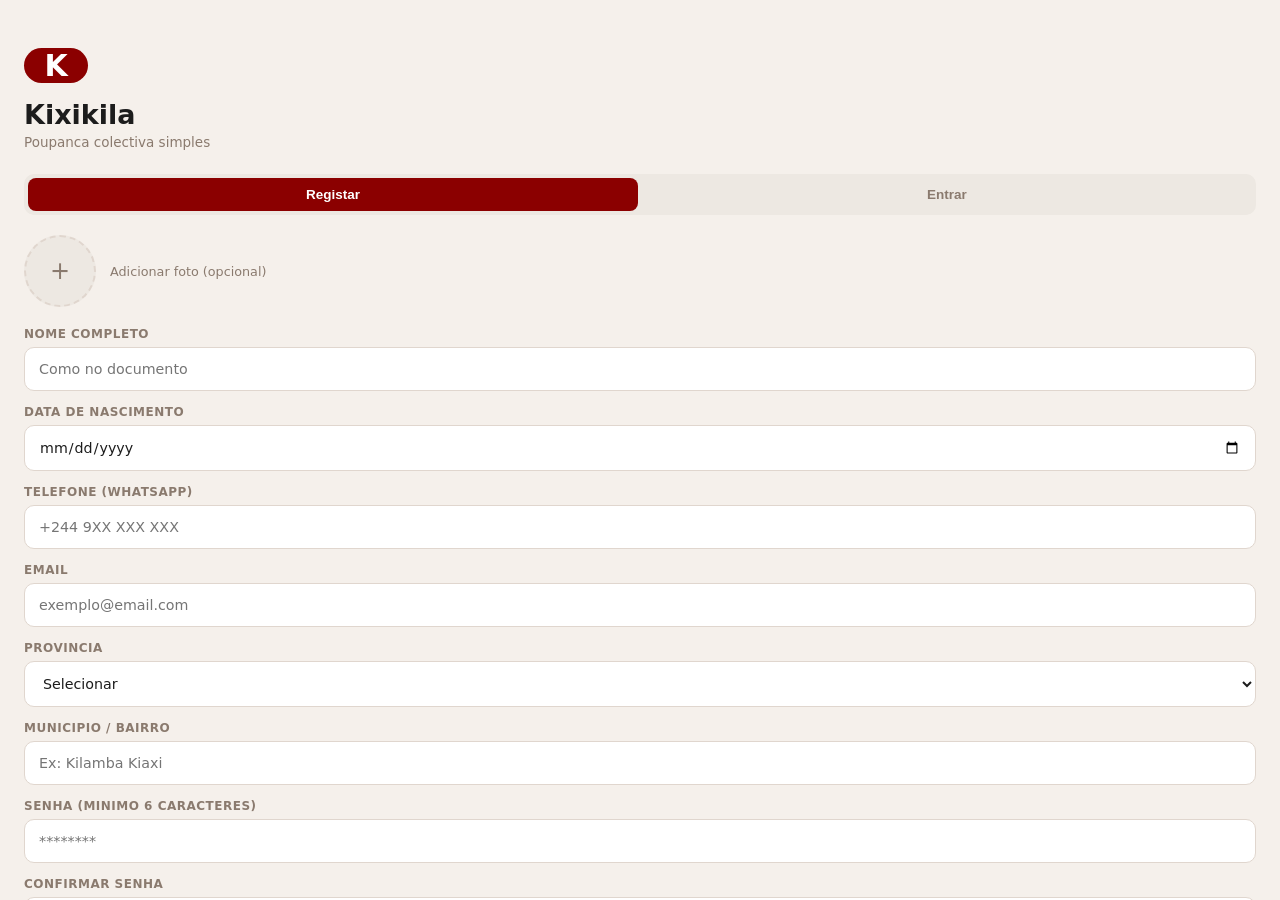
==== commit c0b8ce24: "Atualizar o index.html" ====
--- a/index.html
+++ b/index.html
@@ -4,7 +4,7 @@
   <meta charset="UTF-8">
   <meta name="viewport" content="width=device-width, initial-scale=1.0, maximum-scale=1.0">
   <title>Kixikila</title>
-  <link rel="stylesheet" href="main.css">
+  <link rel="stylesheet" href="css/main.css">
   <style>
     .termos-wrap {
       margin-bottom: 20px;
@@ -303,11 +303,15 @@
 <div id="modalMembroPerfil" class="modal-overlay" style="display:none" onclick="fecharModalSeClicarFora(event, this)">
   <div class="modal modal-membro">
     <button class="modal-fechar" onclick="fecharModal('modalMembroPerfil')">&#10005;</button>
-    <div class="membro-foto-grande" id="membroFotoGrande"></div>
-    <div class="membro-perfil-info">
-      <div class="membro-perfil-nome" id="membroPerfilNome"></div>
-      <div class="membro-perfil-tel" id="membroPerfilTel"></div>
-      <div id="membroInfoExtra" style="margin-top:8px; font-size:.85rem"></div>
+    <div style="display:flex;align-items:center;gap:14px;padding:16px 20px 14px;border-bottom:1px solid #f0ebe5">
+      <div class="membro-foto-grande" id="membroFotoGrande"></div>
+      <div>
+        <div class="membro-perfil-nome" id="membroPerfilNome"></div>
+        <div class="membro-perfil-tel" id="membroPerfilTel"></div>
+      </div>
+    </div>
+    <div class="membro-perfil-info" style="padding-top:12px">
+      <div id="membroInfoExtra" style="font-size:.85rem"></div>
       <div class="membro-stars-wrap" style="margin-top:12px"><div class="membro-stars" id="membroStars"></div><span class="membro-stars-count" id="membroStarsCount"></span></div>
       <button class="btn-primary w100" style="margin-top:16px" onclick="abrirAvaliarMembro()">Avaliar membro</button>
     </div>
@@ -358,4 +362,4 @@
 </script>
 
 </body>
-</html>+</html>
--- a/css/main.css
+++ b/css/main.css
@@ -0,0 +1,810 @@
+/* ── RESET E VARIAVEIS ──────────────────────────────────────── */
+*, *::before, *::after { box-sizing: border-box; margin: 0; padding: 0; }
+
+:root {
+  /* ── TEMA CLARO (PALETA ORIGINAL) ── */
+  --bg:      #F5F0EB;
+  --bg2:     #FFFFFF;
+  --bg3:     #EDE8E2;
+  --border:  #E0D6CE;
+  --text:    #1C1C1C;
+  --muted:   #8A7A6E;
+  --r:       #8B0000;
+  --r2:      #A52A2A;
+  --r-soft:  #8B000022;
+  --green:   #2E7D32;
+  --sans:    'Inter', system-ui, sans-serif;
+  --radius:  14px;
+}
+
+html, body {
+  height: 100%;
+  background: var(--bg);
+  color: var(--text);
+  font-family: var(--sans);
+  font-size: 15px;
+  -webkit-font-smoothing: antialiased;
+  overflow: hidden;
+}
+
+/* ── PAGINAS ────────────────────────────────────────────────── */
+.pagina {
+  display: flex;
+  flex-direction: column;
+  height: 100dvh;
+  width: 100%;
+  position: absolute;
+  top: 0; left: 0;
+  overflow: hidden;
+}
+
+.pagina-scroll {
+  flex: 1;
+  overflow-y: auto;
+  -webkit-overflow-scrolling: touch;
+  padding-bottom: 80px;
+}
+
+/* ── AUTH ───────────────────────────────────────────────────── */
+.auth-wrap {
+  flex: 1;
+  overflow-y: auto;
+  padding: 48px 24px 40px;
+  display: flex;
+  flex-direction: column;
+  gap: 0;
+}
+
+.auth-logo {
+  width: 64px; height: 64px;
+  border-radius: 20px;
+  background: var(--r);
+  color: #fff;
+  font-size: 2rem;
+  font-weight: 900;
+  display: flex; align-items: center; justify-content: center;
+  margin-bottom: 16px;
+}
+
+.auth-titulo { font-size: 1.8rem; font-weight: 800; }
+.auth-sub    { color: var(--muted); font-size: .9rem; margin: 4px 0 24px; }
+
+.auth-tabs {
+  display: flex;
+  background: var(--bg3);
+  border-radius: 10px;
+  padding: 4px;
+  gap: 4px;
+  margin-bottom: 20px;
+}
+
+.auth-tab {
+  flex: 1;
+  padding: 9px;
+  border: none;
+  border-radius: 8px;
+  background: transparent;
+  color: var(--muted);
+  font-size: .9rem;
+  font-weight: 600;
+  cursor: pointer;
+  transition: all .2s;
+}
+
+.auth-tab.activo {
+  background: var(--r);
+  color: #fff;
+}
+
+/* ── TOP BAR ────────────────────────────────────────────────── */
+.top-bar {
+  display: flex;
+  align-items: center;
+  padding: 14px 16px;
+  background: rgba(255,255,255,0.96);
+  backdrop-filter: blur(10px);
+  border-bottom: 1px solid var(--border);
+  gap: 10px;
+  flex-shrink: 0;
+}
+
+.top-titulo {
+  flex: 1;
+  font-size: 1.05rem;
+  font-weight: 700;
+}
+
+.top-avatar {
+  width: 36px; height: 36px;
+  border-radius: 50%;
+  background: var(--r);
+  color: #fff;
+  font-weight: 800;
+  font-size: .95rem;
+  display: flex; align-items: center; justify-content: center;
+  cursor: pointer;
+  flex-shrink: 0;
+}
+
+.btn-voltar {
+  background: none;
+  border: none;
+  color: var(--text);
+  font-size: 1.3rem;
+  cursor: pointer;
+  padding: 0 6px 0 0;
+  line-height: 1;
+}
+
+/* ── TABS ───────────────────────────────────────────────────── */
+.tabs {
+  display: flex;
+  border-bottom: 1px solid var(--border);
+  flex-shrink: 0;
+  background: var(--bg2);
+}
+
+.tabs-sm { margin: 0 16px; border-radius: var(--radius) var(--radius) 0 0; overflow: hidden; }
+
+.tab {
+  flex: 1;
+  padding: 12px;
+  border: none;
+  background: transparent;
+  color: var(--muted);
+  font-size: .88rem;
+  font-weight: 600;
+  cursor: pointer;
+  border-bottom: 2px solid transparent;
+  transition: all .2s;
+}
+
+.tab.activo {
+  color: var(--r);
+  border-bottom-color: var(--r);
+}
+
+/* ── CAMPOS ─────────────────────────────────────────────────── */
+.campo {
+  display: flex;
+  flex-direction: column;
+  gap: 6px;
+  margin-bottom: 14px;
+}
+
+.campo label {
+  font-size: .8rem;
+  font-weight: 600;
+  color: var(--muted);
+  text-transform: uppercase;
+  letter-spacing: .5px;
+}
+
+.campo input,
+.campo select {
+  padding: 13px 14px;
+  border: 1px solid var(--border);
+  border-radius: 10px;
+  background: var(--bg2);
+  color: var(--text);
+  font-size: .95rem;
+  font-family: var(--sans);
+  outline: none;
+  transition: border-color .2s;
+}
+
+.campo input:focus,
+.campo select:focus { border-color: var(--r); }
+
+/* ── BOTOES ─────────────────────────────────────────────────── */
+.btn-primary {
+  padding: 13px 20px;
+  background: var(--r);
+  color: #fff;
+  border: none;
+  border-radius: 99px;
+  font-size: .95rem;
+  font-weight: 700;
+  font-family: var(--sans);
+  cursor: pointer;
+  transition: background .2s;
+}
+
+.btn-primary:hover { background: var(--r2); }
+.btn-primary:disabled { opacity: .5; cursor: default; }
+
+.btn-outline {
+  padding: 13px 20px;
+  background: transparent;
+  color: var(--text);
+  border: 1px solid var(--border);
+  border-radius: 99px;
+  font-size: .95rem;
+  font-weight: 600;
+  font-family: var(--sans);
+  cursor: pointer;
+}
+
+.btn-enviar {
+  padding: 10px 14px;
+  background: var(--r);
+  color: #fff;
+  border: none;
+  border-radius: 99px;
+  font-size: 1rem;
+  cursor: pointer;
+}
+
+.w100 { width: 100%; }
+
+/* ── FEED CARDS ─────────────────────────────────────────────── */
+.feed-card {
+  margin: 12px 16px 0;
+  background: var(--bg2);
+  border: 1px solid var(--border);
+  border-radius: var(--radius);
+  padding: 16px;
+  cursor: pointer;
+  transition: all .2s;
+  box-shadow: 0 1px 3px rgba(0,0,0,0.04);
+}
+
+.feed-card:active { border-color: var(--r); }
+
+.feed-card-top {
+  display: flex;
+  align-items: center;
+  gap: 12px;
+  margin-bottom: 12px;
+}
+
+.feed-icon {
+  width: 44px; height: 44px;
+  border-radius: 12px;
+  background: var(--r-soft);
+  color: var(--r);
+  font-weight: 900;
+  font-size: 1.2rem;
+  display: flex; align-items: center; justify-content: center;
+  flex-shrink: 0;
+}
+
+.feed-nome { font-weight: 700; font-size: 1rem; }
+.feed-sub  { font-size: .82rem; color: var(--muted); margin-top: 2px; }
+
+.feed-valor {
+  font-size: 1.5rem;
+  font-weight: 900;
+  margin-bottom: 8px;
+}
+
+.feed-progress {
+  height: 4px;
+  background: var(--bg3);
+  border-radius: 99px;
+  overflow: hidden;
+  margin-bottom: 8px;
+}
+
+.feed-progress-bar {
+  height: 100%;
+  background: var(--r);
+  border-radius: 99px;
+  transition: width .4s;
+}
+
+.feed-rodape {
+  display: flex;
+  justify-content: space-between;
+  font-size: .8rem;
+  color: var(--muted);
+}
+
+/* ── GRUPO CARD (tela App) ───────────────────────────────────── */
+.grupo-card {
+  margin: 16px;
+  background: var(--bg2);
+  border: 1px solid var(--border);
+  border-radius: var(--radius);
+  padding: 20px;
+  box-shadow: 0 1px 3px rgba(0,0,0,0.04);
+}
+
+.grupo-valor {
+  font-size: 2.4rem;
+  font-weight: 900;
+  margin-bottom: 8px;
+}
+
+.grupo-meta {
+  font-size: .88rem;
+  color: var(--muted);
+  margin-bottom: 14px;
+  line-height: 1.6;
+}
+
+.progresso-wrap {
+  height: 5px;
+  background: var(--bg3);
+  border-radius: 99px;
+  overflow: hidden;
+  margin-bottom: 12px;
+}
+
+.progresso-bar {
+  height: 100%;
+  background: var(--r);
+  border-radius: 99px;
+  transition: width .4s;
+}
+
+.grupo-rodape {
+  display: flex;
+  justify-content: space-between;
+  font-size: .82rem;
+  color: var(--muted);
+}
+
+/* ── PILL ───────────────────────────────────────────────────── */
+.pill {
+  padding: 4px 12px;
+  border-radius: 99px;
+  font-size: .78rem;
+  font-weight: 700;
+}
+
+.pill-aberto   { background: #E8F5E9; color: var(--green); }
+.pill-fechado  { background: #FFF3E0; color: #F57C00; }
+.pill-encerrado{ background: var(--bg3); color: var(--muted); }
+
+/* ── MEMBROS ────────────────────────────────────────────────── */
+.membro-item {
+  display: flex;
+  align-items: center;
+  gap: 12px;
+  padding: 12px 16px;
+  border-bottom: 1px solid var(--border);
+  cursor: pointer;
+  transition: background .2s;
+}
+
+.membro-item:hover { background: rgba(139,0,0,0.04); }
+
+.membro-av {
+  width: 38px; height: 38px;
+  border-radius: 50%;
+  background: var(--bg3);
+  color: var(--r);
+  font-weight: 800;
+  display: flex; align-items: center; justify-content: center;
+  font-size: .95rem;
+  flex-shrink: 0;
+}
+
+.membro-av.atual { background: var(--r-soft); border: 2px solid var(--r); }
+
+.membro-info { flex: 1; min-width: 0; }
+.membro-nome { font-weight: 600; font-size: .92rem; }
+.membro-tel  { font-size: .78rem; color: var(--muted); }
+
+.status {
+  font-size: .72rem;
+  font-weight: 800;
+  padding: 3px 8px;
+  border-radius: 99px;
+}
+
+.status-pago    { background: #E8F5E9; color: var(--green); }
+.status-recebe  { background: var(--r-soft); color: var(--r); }
+.status-pendente{ background: var(--bg3); color: var(--muted); }
+
+/* ── RODAS (controlo) ────────────────────────────────────────── */
+.roda-item {
+  display: flex;
+  align-items: center;
+  gap: 14px;
+  padding: 14px 16px;
+  border-bottom: 1px solid var(--border);
+  position: relative;
+}
+
+.roda-num {
+  width: 32px; height: 32px;
+  border-radius: 50%;
+  background: var(--bg3);
+  color: var(--muted);
+  font-weight: 800;
+  font-size: .85rem;
+  display: flex; align-items: center; justify-content: center;
+  flex-shrink: 0;
+}
+
+.roda-num.atual    { background: var(--r); color: #fff; }
+.roda-num.concluida{ background: #E8F5E9; color: var(--green); }
+
+.roda-info { flex: 1; }
+.roda-nome { font-weight: 600; font-size: .92rem; }
+.roda-label{ font-size: .78rem; color: var(--muted); margin-top: 2px; }
+
+.roda-estado {
+  font-size: .72rem;
+  font-weight: 800;
+  padding: 3px 8px;
+  border-radius: 99px;
+}
+
+.roda-estado.atual    { background: var(--r-soft); color: var(--r); }
+.roda-estado.concluida{ background: #E8F5E9; color: var(--green); }
+.roda-estado.pendente { background: var(--bg3); color: var(--muted); }
+
+/* ── CHAT ───────────────────────────────────────────────────── */
+.chat-lista {
+  padding: 12px 16px;
+  display: flex;
+  flex-direction: column;
+  gap: 10px;
+  min-height: 200px;
+}
+
+.chat-balao-wrap { display: flex; flex-direction: column; max-width: 78%; }
+.chat-balao-wrap.meu  { align-self: flex-end; align-items: flex-end; }
+.chat-balao-wrap.outro{ align-self: flex-start; align-items: flex-start; }
+
+.chat-autor { font-size: .72rem; color: var(--muted); margin-bottom: 3px; padding-left: 4px; }
+
+.chat-balao {
+  padding: 9px 13px;
+  border-radius: 16px;
+  font-size: .9rem;
+  line-height: 1.45;
+  word-break: break-word;
+}
+
+.chat-balao.meu   { background: var(--r); color: #fff; border-bottom-right-radius: 4px; }
+.chat-balao.outro { background: var(--bg3); color: var(--text); border-bottom-left-radius: 4px; }
+
+.chat-data { font-size: .68rem; color: var(--muted); margin-top: 3px; padding: 0 4px; }
+
+.chat-input-wrap {
+  display: flex;
+  gap: 8px;
+  padding: 10px 16px;
+  border-top: 1px solid var(--border);
+  background: var(--bg2);
+  position: sticky;
+  bottom: 0;
+}
+
+.chat-input-wrap input {
+  flex: 1;
+  padding: 11px 14px;
+  border: 1px solid var(--border);
+  border-radius: 99px;
+  background: var(--bg3);
+  color: var(--text);
+  font-family: var(--sans);
+  font-size: .9rem;
+  outline: none;
+}
+
+/* ── ACOES GRUPO ────────────────────────────────────────────── */
+.acoes-grupo {
+  display: flex;
+  flex-direction: column;
+  gap: 10px;
+  padding: 16px;
+}
+
+/* ── FAB ────────────────────────────────────────────────────── */
+.fab {
+  position: fixed;
+  bottom: 24px;
+  right: 20px;
+  width: 56px; height: 56px;
+  border-radius: 50%;
+  background: var(--r);
+  color: #fff;
+  font-size: 1.6rem;
+  border: none;
+  cursor: pointer;
+  box-shadow: 0 4px 20px rgba(139,0,0,0.3);
+  display: flex; align-items: center; justify-content: center;
+  z-index: 10;
+  transition: transform .2s;
+}
+
+.fab:active { transform: scale(0.95); }
+
+/* ── PERFIL ─────────────────────────────────────────────────── */
+.perfil-topo {
+  display: flex;
+  align-items: center;
+  gap: 14px;
+  margin-bottom: 20px;
+}
+
+.perfil-avatar {
+  width: 56px; height: 56px;
+  border-radius: 50%;
+  background: var(--r);
+  color: #fff;
+  font-size: 1.4rem;
+  font-weight: 800;
+  display: flex; align-items: center; justify-content: center;
+  flex-shrink: 0;
+  background-size: cover;
+  background-position: center;
+}
+
+.perfil-nome { font-weight: 700; font-size: 1rem; }
+.perfil-tel  { font-size: .82rem; color: var(--muted); }
+
+/* ── MODAL ──────────────────────────────────────────────────── */
+.modal-overlay {
+  position: fixed;
+  inset: 0;
+  background: rgba(0,0,0,0.5);
+  display: flex;
+  align-items: flex-end;
+  justify-content: center;
+  z-index: 100;
+  padding: 0 0 env(safe-area-inset-bottom);
+}
+
+.modal {
+  background: var(--bg2);
+  border: 1px solid var(--border);
+  border-radius: 20px 20px 0 0;
+  padding: 24px 20px 32px;
+  width: 100%;
+  max-width: 480px;
+  max-height: 90dvh;
+  overflow-y: auto;
+}
+
+.modal h3 { font-size: 1.1rem; font-weight: 800; margin-bottom: 16px; }
+
+.modal-btns {
+  display: flex;
+  gap: 10px;
+  margin-top: 4px;
+}
+
+.modal-btns .btn-primary,
+.modal-btns .btn-outline { flex: 1; }
+
+/* ── VAZIO ──────────────────────────────────────────────────── */
+.vazio {
+  padding: 48px 24px;
+  text-align: center;
+  color: var(--muted);
+  display: flex;
+  flex-direction: column;
+  align-items: center;
+  gap: 16px;
+}
+
+/* ── TOAST ──────────────────────────────────────────────────── */
+.toast {
+  position: fixed;
+  bottom: 90px;
+  left: 50%;
+  transform: translateX(-50%) translateY(20px);
+  background: var(--text);
+  color: var(--bg2);
+  padding: 10px 20px;
+  border-radius: 99px;
+  font-size: .88rem;
+  font-weight: 600;
+  opacity: 0;
+  pointer-events: none;
+  transition: all .3s;
+  white-space: nowrap;
+  z-index: 200;
+}
+
+.toast.show {
+  opacity: 1;
+  transform: translateX(-50%) translateY(0);
+}
+
+/* ── SKELETON ───────────────────────────────────────────────── */
+.skel {
+  background: var(--bg3);
+  border-radius: 8px;
+  animation: pulse 1.4s ease-in-out infinite;
+}
+
+@keyframes pulse {
+  0%, 100% { opacity: .4; }
+  50%       { opacity: .8; }
+}
+
+/* ── SCROLLBAR ──────────────────────────────────────────────── */
+::-webkit-scrollbar { width: 0; }
+
+/* ── CHAT TELA CHEIA ────────────────────────────────────────── */
+#paginaChat {
+  display: flex;
+  flex-direction: column;
+}
+
+#paginaChat .chat-lista {
+  flex: 1;
+  overflow-y: auto;
+  -webkit-overflow-scrolling: touch;
+  padding: 12px 16px;
+  display: flex;
+  flex-direction: column;
+  gap: 10px;
+}
+
+.chat-textarea {
+  flex: 1;
+  padding: 11px 14px;
+  border: 1px solid var(--border);
+  border-radius: 20px;
+  background: var(--bg3);
+  color: var(--text);
+  font-family: var(--sans);
+  font-size: .9rem;
+  outline: none;
+  resize: none;
+  overflow-y: hidden;
+  line-height: 1.45;
+  max-height: 140px;
+  transition: border-color .2s;
+}
+
+.chat-textarea:focus { border-color: var(--r); }
+
+/* ── FOTO PICKER (registo) ──────────────────────────────────── */
+.foto-picker {
+  display: flex;
+  align-items: center;
+  gap: 14px;
+  margin-bottom: 20px;
+  cursor: pointer;
+}
+
+.foto-picker-inner {
+  width: 72px; height: 72px;
+  border-radius: 50%;
+  background: var(--bg3);
+  border: 2px dashed var(--border);
+  display: flex; align-items: center; justify-content: center;
+  overflow: hidden;
+  flex-shrink: 0;
+  transition: border-color .2s;
+}
+
+.foto-picker-inner img { width: 100%; height: 100%; object-fit: cover; }
+#fotoPickerLetra { font-size: 1.6rem; color: var(--muted); }
+.foto-picker-label { font-size: .85rem; color: var(--muted); }
+
+/* ── PERFIL AVATAR EDIT ─────────────────────────────────────── */
+.perfil-avatar-wrap {
+  position: relative;
+  cursor: pointer;
+  flex-shrink: 0;
+}
+
+.perfil-avatar-edit {
+  position: absolute;
+  bottom: 0; right: 0;
+  width: 20px; height: 20px;
+  background: var(--r);
+  border-radius: 50%;
+  font-size: .65rem;
+  display: flex; align-items: center; justify-content: center;
+  color: #fff;
+}
+
+/* ── MODAL MEMBRO ───────────────────────────────────────────── */
+.modal-membro {
+  padding: 0;
+  overflow: hidden;
+}
+
+.modal-fechar {
+  position: absolute;
+  top: 14px; right: 16px;
+  background: rgba(0,0,0,0.5);
+  border: none;
+  color: #fff;
+  width: 32px; height: 32px;
+  border-radius: 50%;
+  font-size: .9rem;
+  cursor: pointer;
+  z-index: 2;
+}
+
+.membro-foto-grande {
+  width: 72px;
+  height: 72px;
+  border-radius: 50%;
+  background: var(--r-soft);
+  display: flex; align-items: center; justify-content: center;
+  overflow: hidden;
+  background-size: cover;
+  background-position: center;
+  flex-shrink: 0;
+}
+
+.membro-foto-letra {
+  font-size: 1.8rem;
+  font-weight: 900;
+  color: var(--r);
+  opacity: .4;
+}
+
+.membro-perfil-info {
+  padding: 20px;
+}
+
+.membro-perfil-nome {
+  font-size: 1.2rem;
+  font-weight: 800;
+  margin-bottom: 4px;
+}
+
+.membro-perfil-tel {
+  font-size: .85rem;
+  color: var(--muted);
+  margin-bottom: 14px;
+}
+
+.membro-stars-wrap {
+  display: flex;
+  align-items: center;
+  gap: 6px;
+}
+
+.membro-stars { display: flex; gap: 2px; }
+
+.star {
+  font-size: 1.1rem;
+  color: var(--bg3);
+}
+
+.star.on { color: #FBBF24; }
+
+.membro-stars-count {
+  font-size: .8rem;
+  color: var(--muted);
+}
+
+/* ── ESTRELAS INPUT (avaliar) ───────────────────────────────── */
+.estrelas-input {
+  display: flex;
+  gap: 8px;
+  justify-content: center;
+  margin: 16px 0 8px;
+}
+
+.star-btn {
+  font-size: 2rem;
+  background: none;
+  border: none;
+  color: var(--bg3);
+  cursor: pointer;
+  transition: color .15s, transform .15s;
+}
+
+.star-btn.on         { color: #FBBF24; }
+.star-btn:active     { transform: scale(1.2); }
+
+/* ── FIX: modal membro compacto ── */
+.modal-membro .membro-perfil-info {
+  display: flex;
+  flex-direction: column;
+  padding: 16px 20px 20px;
+}
+.modal-membro .membro-foto-grande {
+  margin: 16px 20px 0;
+}
+/* Agrupar foto + nome numa linha */
+.modal-membro > .membro-foto-grande,
+.modal-membro > .membro-perfil-info {
+  display: block;
+}
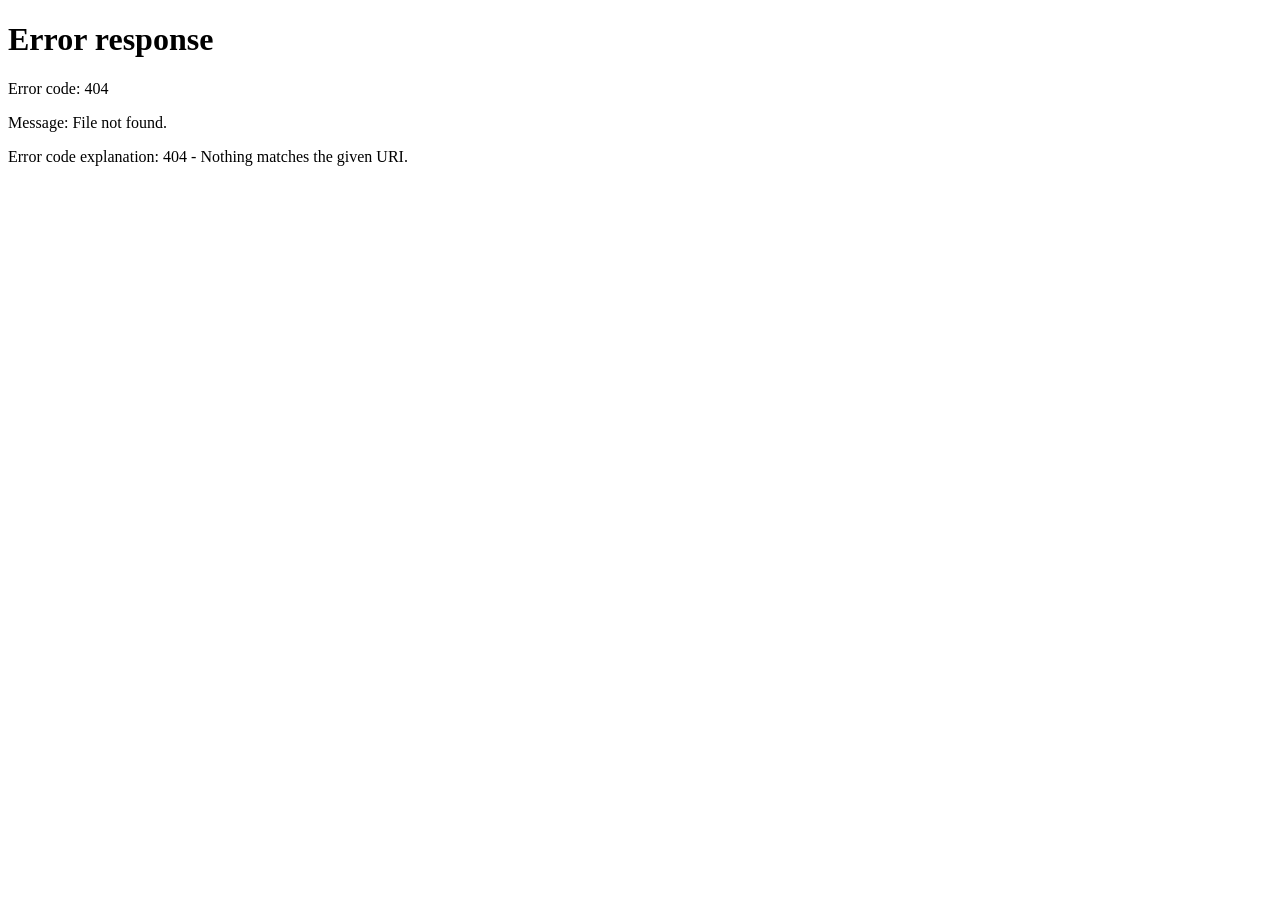
==== commit f49d8b87: "Atualizar o index.html" ====
--- a/index.html
+++ b/index.html
@@ -4,173 +4,58 @@
   <meta charset="UTF-8">
   <meta name="viewport" content="width=device-width, initial-scale=1.0, maximum-scale=1.0">
   <title>Kixikila</title>
-  <link rel="stylesheet" href="css/main.css">
+  <link rel="preconnect" href="https://fonts.googleapis.com">
+  <link href="https://fonts.googleapis.com/css2?family=DM+Sans:opsz,wght@9..40,400;9..40,500;9..40,600;9..40,700;9..40,800;9..40,900&display=swap" rel="stylesheet">
+  <link rel="stylesheet" href="main.css">
+  <meta http-equiv="X-Frame-Options" content="DENY">
+  <meta http-equiv="X-Content-Type-Options" content="nosniff">
+  <meta http-equiv="X-XSS-Protection" content="1; mode=block">
   <style>
-    .termos-wrap {
-      margin-bottom: 20px;
-      border: 1px solid var(--border);
-      border-radius: 14px;
-      overflow: hidden;
-      background: var(--bg2);
-    }
-    .termos-header {
-      display: flex;
-      align-items: center;
-      gap: 8px;
-      padding: 12px 16px;
-      background: var(--r-soft);
-      border-bottom: 1px solid var(--border);
-      font-size: .75rem;
-      font-weight: 700;
-      text-transform: uppercase;
-      color: var(--r);
-    }
-    .termos-scroll {
-      max-height: 200px;
-      overflow-y: auto;
-      padding: 14px;
-      scrollbar-width: thin;
-    }
-    .termos-scroll::-webkit-scrollbar { width: 4px; }
-    .termos-scroll::-webkit-scrollbar-thumb { background: var(--r); border-radius: 4px; }
-    .termos-conteudo h4 { font-size: 1rem; margin-bottom: 4px; }
-    .termos-conteudo h5 { font-size: .85rem; margin: 12px 0 6px; }
-    .termos-conteudo p { font-size: .82rem; color: var(--muted); line-height: 1.6; margin-bottom: 8px; }
-    .termos-data { font-size: .7rem; margin-bottom: 12px; }
-    .termos-contacto { margin-top: 12px; padding-top: 8px; border-top: 1px solid var(--border); }
-    .termos-hint {
-      display: flex; align-items: center; gap: 6px; padding: 8px 16px;
-      background: var(--r-soft); font-size: .72rem; color: var(--r); font-weight: 600;
-      border-top: 1px solid var(--border);
-    }
-    .termos-hint.lido { color: var(--green); background: rgba(34,197,94,0.1); }
-    .termos-check-wrap {
-      display: flex; align-items: center; gap: 12px; padding: 12px 16px;
-      cursor: pointer; border-top: 1px solid var(--border);
-    }
-    .termos-check-wrap input { width: 18px; height: 18px; accent-color: var(--r); cursor: pointer; }
-    .termos-check-label { font-size: .8rem; color: var(--text); }
-    .termos-check-label span { color: var(--r); font-weight: 700; }
     textarea {
-      width: 100%; padding: 12px;
-      border: 1px solid var(--border); border-radius: 10px;
-      background: var(--bg3); color: var(--text);
-      font-size: .9rem; font-family: var(--sans);
-      outline: none; resize: vertical;
+      width: 100%;
+      padding: 13px 14px;
+      border: 1.5px solid var(--border);
+      border-radius: 12px;
+      background: var(--bg3);
+      color: var(--text);
+      font-size: .9rem;
+      font-family: var(--sans);
+      outline: none;
+      resize: none;
     }
     textarea:focus { border-color: var(--r); }
-    .foto-picker-group { margin-bottom: 16px; }
-    .chat-textarea {
-      flex: 1; padding: 11px 14px;
-      border: 1px solid var(--border); border-radius: 20px;
-      background: var(--bg3); color: var(--text);
-      font-family: var(--sans); font-size: .9rem;
-      outline: none; resize: none;
-      overflow-y: hidden; line-height: 1.45;
-      max-height: 120px; transition: border-color .2s;
-    }
-    .chat-textarea:focus { border-color: var(--r); }
   </style>
 </head>
 <body>
 
-<!-- AUTH -->
-<div id="paginaAuth" class="pagina">
-  <div class="auth-wrap">
-    <div class="auth-logo">K</div>
-    <h1 class="auth-titulo">Kixikila</h1>
-    <p class="auth-sub">Poupanca colectiva simples</p>
-
-    <div class="auth-tabs">
-      <button class="auth-tab activo" onclick="mostrarTab('registo')">Registar</button>
-      <button class="auth-tab" onclick="mostrarTab('login')">Entrar</button>
-    </div>
-
-    <div id="tabRegisto">
-      <div class="foto-picker" onclick="document.getElementById('inputFotoReg').click()">
-        <div class="foto-picker-inner" id="fotoPicker">
-          <span id="fotoPickerLetra">+</span>
-          <img id="fotoPickerImg" src="" style="display:none">
-        </div>
-        <span class="foto-picker-label">Adicionar foto (opcional)</span>
-      </div>
-      <input id="inputFotoReg" type="file" accept="image/*" style="display:none" onchange="previewFotoReg(event)">
-
-      <div class="campo"><label>Nome completo</label><input id="regNome" type="text" placeholder="Como no documento"></div>
-      <div class="campo"><label>Data de nascimento</label><input id="regDataNasc" type="date"></div>
-      <div class="campo"><label>Telefone (WhatsApp)</label><input id="regTelefone" type="tel" placeholder="+244 9XX XXX XXX"></div>
-      <div class="campo"><label>Email</label><input id="regEmail" type="email" placeholder="exemplo@email.com"></div>
-      
-      <div class="campo">
-        <label>Provincia</label>
-        <select id="regProvincia">
-          <option value="">Selecionar</option>
-          <option>Luanda</option><option>Benguela</option><option>Huila</option><option>Bie</option>
-          <option>Cabinda</option><option>Cuando Cubango</option><option>Cuanza Norte</option><option>Cuanza Sul</option>
-          <option>Cunene</option><option>Huambo</option><option>Lunda Norte</option><option>Lunda Sul</option>
-          <option>Malanje</option><option>Moxico</option><option>Namibe</option><option>Uige</option><option>Zaire</option>
-        </select>
-      </div>
-      
-      <div class="campo"><label>Municipio / Bairro</label><input id="regMunicipio" type="text" placeholder="Ex: Kilamba Kiaxi"></div>
-      <div class="campo"><label>Senha (minimo 6 caracteres)</label><input id="regSenha" type="password" placeholder="********"></div>
-      <div class="campo"><label>Confirmar senha</label><input id="regSenhaConfirm" type="password" placeholder="********"></div>
-
-      <div class="termos-wrap">
-        <div class="termos-header">
-          <svg xmlns="http://www.w3.org/2000/svg" width="14" height="14" viewBox="0 0 24 24" fill="none" stroke="currentColor" stroke-width="2"><path d="M14 2H6a2 2 0 0 0-2 2v16a2 2 0 0 0 2 2h12a2 2 0 0 0 2-2V8z"/><polyline points="14 2 14 8 20 8"/><line x1="16" y1="13" x2="8" y2="13"/><line x1="16" y1="17" x2="8" y2="17"/></svg>
-          Termos de Uso e Politica de Privacidade
-        </div>
-        <div class="termos-scroll" id="termosScroll" onscroll="verificarScrollTermos()">
-          <div class="termos-conteudo">
-            <h4>TERMOS DE USO - KIXIKILA</h4>
-            <p class="termos-data">Ultima actualizacao: Maio de 2026</p>
-            <p>Bem-vindo a KIXIKILA! Estes Termos de Uso regulam o acesso e utilizacao da plataforma...</p>
-            <h5>1. Aceitacao dos Termos</h5><p>Ao aceder ou utilizar a KIXIKILA, voce concorda com estes Termos na integra.</p>
-            <h5>2. Descricao do Servico</h5><p>A KIXIKILA e uma plataforma que permite criar e gerir grupos de poupanca rotativa...</p>
-            <h5>3. Responsabilidades</h5><p>A KIXIKILA e apenas uma ferramenta de organizacao. Nao somos responsaveis por pagamentos...</p>
-            <h5>4. Regras de Utilizacao</h5><p>E proibido usar a plataforma para actividades ilegais, fraudes ou branqueamento de capitais.</p>
-            <h5>5. Doacoes</h5><p>A plataforma e gratuita. As doacoes sao voluntarias.</p>
-            <h5>6. Limitacao de Responsabilidade</h5><p>A KIXIKILA e disponibilizada "no estado em que se encontra".</p>
-            <h5>7. Suspensao e Cancelamento</h5><p>Reservamos o direito de suspender ou terminar contas que violem estes Termos.</p>
-            <h5>8. Alteracoes</h5><p>Podemos actualizar estes Termos.</p>
-            <h5>9. Lei Aplicavel</h5><p>Estes Termos sao regidos pelas leis de Angola.</p>
-            <h4 style="margin-top:16px">POLITICA DE PRIVACIDADE - KIXIKILA</h4>
-            <p class="termos-data">Ultima actualizacao: Maio de 2026</p>
-            <p>Respeitamos a sua privacidade e cumprimos a Lei n. 22/11, de 17 de Junho de Angola.</p>
-            <h5>1. Dados que recolhemos</h5><p>Nome, email, telefone, data de nascimento, provincia, municipio, foto.</p>
-            <h5>2. Como usamos os seus dados</h5><p>Para fornecer e melhorar a plataforma, gerir grupos e notificacoes.</p>
-            <h5>3. Partilha de dados</h5><p>Nao vendemos os seus dados. So partilhamos com autoridades se exigido por lei.</p>
-            <h5>4. Seus direitos</h5><p>Voce tem direito a aceder, corrigir ou apagar os seus dados.</p>
-            <p class="termos-contacto">Desenvolvedor: Adilson Rafael<br>Contacto: <a href="https://wa.me/244921325366" target="_blank" style="color:var(--r)">+244 921 325 366</a></p>
-          </div>
-        </div>
-        <div class="termos-hint" id="termosHint">
-          <svg xmlns="http://www.w3.org/2000/svg" width="12" height="12" viewBox="0 0 24 24" fill="none" stroke="currentColor" stroke-width="2"><polyline points="6 9 12 15 18 9"/></svg>
-          Leia os termos ate ao fim para activar o registo
-        </div>
-        <label class="termos-check-wrap" id="termosCheckWrap" style="opacity:0.4;pointer-events:none;">
-          <input type="checkbox" id="termosCheck" disabled onchange="atualizarBotaoCriar()">
-          <span class="termos-check-label">Li e aceito os <span>Termos de Uso</span> e a <span>Politica de Privacidade</span> da KIXIKILA</span>
-        </label>
-      </div>
-      <button class="btn-primary w100" onclick="registar()" id="btnCriarConta" disabled>Criar conta</button>
-    </div>
-
-    <div id="tabLogin" style="display:none">
-      <div class="campo"><label>Telefone</label><input id="loginTelefone" type="tel" placeholder="+244 9XX XXX XXX"></div>
-      <div class="campo"><label>Senha</label><input id="loginSenha" type="password" placeholder="A tua senha"></div>
-      <button class="btn-primary w100" onclick="entrar()">Entrar</button>
-    </div>
-  </div>
-</div>
-
-<!-- MAIN -->
-<div id="paginaMain" class="pagina" style="display:none">
-  <div class="top-bar">
-    <span class="top-titulo">Kixikila</span>
-    <div class="top-avatar" id="topAvatar" onclick="abrirPerfil()"></div>
-  </div>
+<!-- SIDEBAR (PC) -->
+<aside class="sidebar" id="sidebar">
+  <div class="sidebar-logo"><span style="color:var(--r)">K</span>ixikila</div>
+  <button class="sidebar-btn activo" id="sbFeed" onclick="mostrarTabMain('feed')">
+    <svg width="22" height="22" viewBox="0 0 24 24" fill="none" stroke="currentColor" stroke-width="2" stroke-linecap="round" stroke-linejoin="round"><circle cx="11" cy="11" r="8"/><path d="m21 21-4.35-4.35"/></svg>
+    Descobrir
+  </button>
+  <button class="sidebar-btn" id="sbMeus" onclick="mostrarTabMain('meus')">
+    <svg width="22" height="22" viewBox="0 0 24 24" fill="none" stroke="currentColor" stroke-width="2" stroke-linecap="round" stroke-linejoin="round"><path d="M17 21v-2a4 4 0 0 0-4-4H5a4 4 0 0 0-4 4v2"/><circle cx="9" cy="7" r="4"/></svg>
+    Os meus grupos
+  </button>
+  <button class="sidebar-btn" onclick="abrirListaConversas()">
+    <svg width="22" height="22" viewBox="0 0 24 24" fill="none" stroke="currentColor" stroke-width="2" stroke-linecap="round" stroke-linejoin="round"><path d="M21 15a2 2 0 0 1-2 2H7l-4 4V5a2 2 0 0 1 2-2h14a2 2 0 0 1 2 2z"/></svg>
+    Mensagens
+  </button>
+  <button class="sidebar-btn" onclick="fecharModal('modalPerfil');window.location.href='anuncios.html'">
+    <svg width="22" height="22" viewBox="0 0 24 24" fill="none" stroke="currentColor" stroke-width="2" stroke-linecap="round" stroke-linejoin="round"><path d="M3 9l9-7 9 7v11a2 2 0 0 1-2 2H5a2 2 0 0 1-2-2z"/><polyline points="9 22 9 12 15 12 15 22"/></svg>
+    Minha loja
+  </button>
+  <div class="sidebar-spacer"></div>
+  <button class="sidebar-btn" onclick="abrirPerfil()">
+    <div class="sidebar-avatar" id="sidebarAvatar"></div>
+    <span id="sidebarNome">Perfil</span>
+  </button>
+</aside>
+
+<!-- APP PRINCIPAL -->
+<div id="paginaMain" class="pagina com-sidebar" style="display:none">
   <div class="tabs">
     <button class="tab activo" id="tabFeed" onclick="mostrarTabMain('feed')">Descobrir</button>
     <button class="tab" id="tabMeus" onclick="mostrarTabMain('meus')">Os meus</button>
@@ -180,18 +65,37 @@
     <div id="conteudoMeus" style="display:none">
       <div id="meusLista"></div>
       <div id="meusVazio" class="vazio" style="display:none">
-        <p>Ainda nao tens grupos.</p>
+        <p>Ainda não tens grupos.</p>
         <button class="btn-outline" onclick="mostrarTabMain('feed')">Descobrir grupos</button>
       </div>
     </div>
   </div>
   <button class="fab" onclick="abrirCriar()">+</button>
+  <nav class="bottom-nav">
+    <button class="bottom-nav-btn activo" id="bnFeed" onclick="mostrarTabMain('feed')">
+      <svg width="28" height="28" viewBox="0 0 24 24" fill="none" stroke="currentColor" stroke-width="2" stroke-linecap="round" stroke-linejoin="round"><circle cx="11" cy="11" r="8"/><path d="m21 21-4.35-4.35"/></svg>
+    </button>
+    <button class="bottom-nav-btn" id="bnMeus" onclick="mostrarTabMain('meus')">
+      <svg width="28" height="28" viewBox="0 0 24 24" fill="none" stroke="currentColor" stroke-width="2" stroke-linecap="round" stroke-linejoin="round"><path d="M17 21v-2a4 4 0 0 0-4-4H5a4 4 0 0 0-4 4v2"/><circle cx="9" cy="7" r="4"/></svg>
+    </button>
+    <button class="bottom-nav-btn" onclick="abrirCriar()">
+      <svg width="30" height="30" viewBox="0 0 24 24" fill="none" stroke="currentColor" stroke-width="2" stroke-linecap="round" stroke-linejoin="round"><circle cx="12" cy="12" r="10"/><line x1="12" y1="8" x2="12" y2="16"/><line x1="8" y1="12" x2="16" y2="12"/></svg>
+    </button>
+    <button class="bottom-nav-btn" onclick="abrirListaConversas()">
+      <svg width="28" height="28" viewBox="0 0 24 24" fill="none" stroke="currentColor" stroke-width="2" stroke-linecap="round" stroke-linejoin="round"><path d="M21 15a2 2 0 0 1-2 2H7l-4 4V5a2 2 0 0 1 2-2h14a2 2 0 0 1 2 2z"/></svg>
+    </button>
+    <button class="bottom-nav-btn" id="bnPerfil" onclick="abrirPerfil()">
+      <div class="bottom-nav-avatar" id="bnAvatar"></div>
+    </button>
+  </nav>
 </div>
 
 <!-- APP (ver grupo) -->
-<div id="paginaApp" class="pagina" style="display:none">
-  <div class="top-bar">
-    <button class="btn-voltar" onclick="voltarMain()">&#8592;</button>
+<div id="paginaApp" class="pagina com-sidebar" style="display:none">
+  <div class="top-bar" style="display:flex">
+    <button class="btn-voltar" onclick="irParaMain()">
+      <svg xmlns="http://www.w3.org/2000/svg" width="22" height="22" viewBox="0 0 24 24" fill="none" stroke="currentColor" stroke-width="2.5" stroke-linecap="round" stroke-linejoin="round"><path d="M19 12H5M12 5l-7 7 7 7"/></svg>
+    </button>
     <span class="top-titulo" id="appNomeGrupo"></span>
     <span id="appPill" class="pill"></span>
   </div>
@@ -206,55 +110,61 @@
       <button class="tab activo" id="tabMembros" onclick="mostrarTabApp('membros')">Membros</button>
       <button class="tab" id="tabRodas" onclick="mostrarTabApp('rodas')">Rodas</button>
       <button class="tab" id="tabChat" onclick="abrirChat()">Chat</button>
-      <button class="tab" id="tabPedidos" onclick="mostrarTabApp('pedidos')">Pedidos</button>
-    </div>
-    <div id="conteudoMembros"><div id="listaMembros"></div><div class="acoes-grupo">
-      <button class="btn-primary" onclick="registarPagamento()">Confirmar pagamento</button>
-      <button class="btn-outline" id="btnEncerrar" onclick="encerrarGrupo()" style="display:none">Encerrar grupo</button>
-      <button class="btn-outline" onclick="sairDoGrupo()">Sair do grupo</button>
-    </div></div>
+    </div>
+    <div id="conteudoMembros">
+      <div id="listaMembros"></div>
+      <div class="acoes-grupo">
+        <button class="btn-primary" onclick="registarPagamento()">Confirmar pagamento</button>
+        <button class="btn-outline" id="btnEncerrar" onclick="encerrarGrupo()" style="display:none">Encerrar grupo</button>
+        <button class="btn-outline" onclick="sairDoGrupo()">Sair do grupo</button>
+      </div>
+    </div>
     <div id="conteudoRodas" style="display:none"><div id="listaRodas"></div></div>
-    <div id="conteudoPedidos" style="display:none"></div>
-  </div>
-</div>
-
-<!-- CHAT -->
-<div id="paginaChat" class="pagina" style="display:none">
-  <div class="top-bar">
-    <button class="btn-voltar" onclick="voltarApp()">&#8592;</button>
-    <div style="flex:1"><div class="top-titulo" id="chatNomeGrupo"></div><div style="font-size:.75rem;color:var(--muted)" id="chatMembrosCount"></div></div>
+  </div>
+</div>
+
+<!-- CHAT (tela cheia) -->
+<div id="paginaChat" class="pagina com-sidebar" style="display:none">
+  <div class="top-bar" style="display:flex">
+    <button class="btn-voltar" onclick="irParaApp()">
+      <svg xmlns="http://www.w3.org/2000/svg" width="22" height="22" viewBox="0 0 24 24" fill="none" stroke="currentColor" stroke-width="2.5" stroke-linecap="round" stroke-linejoin="round"><path d="M19 12H5M12 5l-7 7 7 7"/></svg>
+    </button>
+    <div style="flex:1">
+      <div class="top-titulo" id="chatNomeGrupo"></div>
+      <div style="font-size:.75rem;color:var(--muted)" id="chatMembrosCount"></div>
+    </div>
   </div>
   <div id="chatMensagens" class="chat-lista"></div>
   <div class="chat-input-wrap">
-    <textarea id="chatInput" class="chat-textarea" placeholder="Mensagem..." rows="1" oninput="autoResizeChat(this)" onkeydown="handleChatKey(event)"></textarea>
+    <textarea id="chatInput" class="chat-textarea" placeholder="Mensagem..." rows="1" oninput="crescerTextarea(this)" onkeydown="if(event.key==='Enter'&&!event.shiftKey){event.preventDefault();enviarMsg()}"></textarea>
     <button class="btn-enviar" onclick="enviarMsg()">&#10148;</button>
   </div>
 </div>
 
 <!-- MODAL CRIAR GRUPO -->
-<div id="modalCriar" class="modal-overlay" style="display:none" onclick="fecharModalSeClicarFora(event, this)">
+<div id="modalCriar" class="modal-overlay" style="display:none" onclick="fecharModalSeClicarFora(event,this)">
   <div class="modal">
     <h3>Criar grupo</h3>
-    <div class="foto-picker-group">
-      <div class="foto-picker" onclick="document.getElementById('inputFotoGrupo').click()" style="margin-bottom:0">
+    <div style="margin-bottom:16px">
+      <div class="foto-picker" onclick="document.getElementById('inputFotoGrupo').click()">
         <div class="foto-picker-inner" id="fotoGrupoPicker"><span id="fotoGrupoLetra">+</span><img id="fotoGrupoImg" src="" style="display:none"></div>
-        <span class="foto-picker-label">Foto do grupo</span>
+        <span class="foto-picker-label">Foto do grupo (opcional)</span>
       </div>
       <input id="inputFotoGrupo" type="file" accept="image/*" style="display:none" onchange="previewFotoGrupo(event)">
     </div>
-    <div class="campo"><label>Nome do grupo</label><input id="criarNome" type="text" placeholder="Ex: Grupo Familia"></div>
-    <div class="campo"><label>Descricao</label><textarea id="criarDescricao" rows="2" placeholder="Descreva o objetivo do grupo..."></textarea></div>
-    <div class="campo"><label>Regras do grupo</label><textarea id="criarRegras" rows="2" placeholder="Ex: Pagar ate dia 10 de cada mes..."></textarea></div>
+    <div class="campo"><label>Nome do grupo</label><input id="criarNome" type="text" placeholder="Ex: Grupo Família"></div>
+    <div class="campo"><label>Descrição</label><textarea id="criarDescricao" rows="2" placeholder="Descreva o objetivo do grupo..."></textarea></div>
+    <div class="campo"><label>Regras do grupo</label><textarea id="criarRegras" rows="2" placeholder="Ex: Pagar até dia 10 de cada mês..."></textarea></div>
     <div class="campo"><label>Valor por ronda (KZ)</label><input id="criarValor" type="number" placeholder="Ex: 50000"></div>
     <div class="campo"><label>Periodicidade</label><select id="criarPeriod"><option value="mensal">Mensal</option><option value="quinzenal">Quinzenal</option><option value="semanal">Semanal</option></select></div>
-    <div class="campo"><label>Max. membros</label><input id="criarMax" type="number" value="6" min="2" max="20"></div>
-    <div class="campo"><label>Localizacao (opcional)</label><input id="criarLocalizacao" type="text" placeholder="Ex: Luanda, Kilamba"></div>
+    <div class="campo"><label>Máx. membros</label><input id="criarMax" type="number" value="6" min="2" max="20"></div>
+    <div class="campo"><label>Localização (opcional)</label><input id="criarLocalizacao" type="text" placeholder="Ex: Luanda, Kilamba"></div>
     <div class="modal-btns"><button class="btn-outline" onclick="fecharModal('modalCriar')">Cancelar</button><button class="btn-primary" onclick="criarGrupo()">Criar</button></div>
   </div>
 </div>
 
 <!-- MODAL PREVIEW GRUPO -->
-<div id="modalPreviewGrupo" class="modal-overlay" style="display:none" onclick="fecharModalSeClicarFora(event, this)">
+<div id="modalPreviewGrupo" class="modal-overlay" style="display:none" onclick="fecharModalSeClicarFora(event,this)">
   <div class="modal" style="max-height:85dvh;overflow-y:auto">
     <h3 id="previewTitulo"></h3>
     <div id="previewFoto"></div>
@@ -270,96 +180,286 @@
 </div>
 
 <!-- MODAL ENTRAR GRUPO -->
-<div id="modalEntrar" class="modal-overlay" style="display:none" onclick="fecharModalSeClicarFora(event, this)">
+<div id="modalEntrar" class="modal-overlay" style="display:none" onclick="fecharModalSeClicarFora(event,this)">
   <div class="modal"><h3>Entrar num grupo</h3>
-    <div class="campo"><label>Codigo do grupo</label><input id="entrarCodigo" type="text" placeholder="Ex: ABC123" style="text-transform:uppercase"></div>
+    <div class="campo"><label>Código do grupo</label><input id="entrarCodigo" type="text" placeholder="Ex: ABC123" style="text-transform:uppercase"></div>
     <div class="modal-btns"><button class="btn-outline" onclick="fecharModal('modalEntrar')">Cancelar</button><button class="btn-primary" onclick="entrarGrupo()">Entrar</button></div>
   </div>
 </div>
 
+
+
+
+
 <!-- MODAL PERFIL -->
-<div id="modalPerfil" class="modal-overlay" style="display:none" onclick="fecharModalSeClicarFora(event, this)">
-  <div class="modal" style="max-height:85dvh;overflow-y:auto">
-    <div class="perfil-topo">
-      <div class="perfil-avatar-wrap" onclick="document.getElementById('inputFotoPerfil').click()">
-        <div class="perfil-avatar" id="perfilAvatarModal"></div><span class="perfil-avatar-edit">&#9998;</span>
+<div id="modalPerfil" class="modal-overlay" style="display:none" onclick="fecharModalSeClicarFora(event,this)">
+  <div class="modal" style="padding:0;overflow:hidden;max-height:92dvh">
+  
+    <!-- CAPA + AVATAR -->
+    <div style="background:linear-gradient(135deg,var(--r) 0%,#5a0000 100%);padding:28px 20px 48px;position:relative">
+      <button onclick="fecharModal('modalPerfil')" style="position:absolute;top:14px;right:14px;background:rgba(255,255,255,0.15);border:none;color:#fff;width:30px;height:30px;border-radius:50%;font-size:.9rem;cursor:pointer;display:flex;align-items:center;justify-content:center">✕</button>
+      <div style="display:flex;align-items:flex-end;gap:14px">
+        <div style="position:relative;cursor:pointer" onclick="document.getElementById('inputFotoPerfil').click()">
+          <div id="perfilAvatarModal" style="width:72px;height:72px;border-radius:50%;background:rgba(255,255,255,0.2);border:3px solid rgba(255,255,255,0.6);color:#fff;font-size:1.8rem;font-weight:900;display:flex;align-items:center;justify-content:center;background-size:cover;background-position:center"></div>
+          <div style="position:absolute;bottom:0;right:0;width:22px;height:22px;background:#fff;border-radius:50%;display:flex;align-items:center;justify-content:center;font-size:.6rem;color:var(--r)">✏</div>
+        </div>
+        <div>
+          <div id="perfilNomeModal" style="color:#fff;font-size:1.1rem;font-weight:800;line-height:1.2"></div>
+          <div id="perfilTelModal" style="color:rgba(255,255,255,0.7);font-size:.8rem;margin-top:2px"></div>
+          <div id="perfilLocalizacaoModal" style="color:rgba(255,255,255,0.6);font-size:.75rem;margin-top:2px"></div>
+        </div>
       </div>
       <input id="inputFotoPerfil" type="file" accept="image/*" style="display:none" onchange="previewFotoPerfil(event)">
-      <div><div class="perfil-nome" id="perfilNomeModal"></div><div class="perfil-tel" id="perfilTelModal"></div></div>
-    </div>
-    <div class="campo" style="margin-bottom:8px"><label>Email</label><div id="perfilEmail" style="color:var(--muted); font-size:.9rem">---</div></div>
-    <div class="campo" style="margin-bottom:8px"><label>Data de nascimento</label><div id="perfilDataNasc" style="color:var(--muted); font-size:.9rem">---</div></div>
-    <div class="campo" style="margin-bottom:8px"><label>Provincia</label><div id="perfilProvincia" style="color:var(--muted); font-size:.9rem">---</div></div>
-    <div class="campo" style="margin-bottom:8px"><label>Municipio</label><div id="perfilMunicipio" style="color:var(--muted); font-size:.9rem">---</div></div>
-    <div style="height:1px; background:var(--border); margin:16px 0"></div>
-    <div class="campo"><label>Novo nome</label><input id="editNome" type="text"></div>
-    <div class="campo"><label>Nova senha (opcional)</label><input id="editSenha" type="password" placeholder="Deixa vazio para manter"></div>
-    <div class="modal-btns"><button class="btn-outline" onclick="logout()">Sair</button><button class="btn-primary" onclick="guardarPerfil()">Guardar</button></div>
-    <button class="btn-outline w100" style="margin-top:8px;color:var(--r2)" onclick="confirmarEliminarConta()">Eliminar conta</button>
+    </div>
+
+    <!-- STATS -->
+    <div style="display:grid;grid-template-columns:repeat(3,1fr);gap:1px;background:var(--border);margin-top:-1px">
+      <div style="background:var(--bg2);padding:14px 12px;text-align:center">
+        <div id="statGruposAtivos" style="font-size:1.4rem;font-weight:900;color:var(--r)">—</div>
+        <div style="font-size:.7rem;color:var(--muted);font-weight:600;text-transform:uppercase;letter-spacing:.4px;margin-top:2px">Grupos</div>
+      </div>
+      <div style="background:var(--bg2);padding:14px 12px;text-align:center;border-left:1px solid var(--border);border-right:1px solid var(--border)">
+        <div id="statReputacao" style="font-size:1.4rem;font-weight:900;color:#FBBF24">—</div>
+        <div style="font-size:.7rem;color:var(--muted);font-weight:600;text-transform:uppercase;letter-spacing:.4px;margin-top:2px">Reputação</div>
+      </div>
+      <div style="background:var(--bg2);padding:14px 12px;text-align:center">
+        <div id="statConcluidos" style="font-size:1.4rem;font-weight:900;color:var(--green)">—</div>
+        <div style="font-size:.7rem;color:var(--muted);font-weight:600;text-transform:uppercase;letter-spacing:.4px;margin-top:2px">Concluídos</div>
+      </div>
+    </div>
+    
+    
+  <!-- NEGOCIOS -->
+      <div style="background:var(--bg3);border-radius:14px;padding:16px;margin-bottom:16px">
+        <div style="font-size:.72rem;font-weight:700;color:var(--muted);text-transform:uppercase;letter-spacing:.5px;margin-bottom:12px">Negócios</div>
+        <button class="btn-outline w100" onclick="fecharModal('modalPerfil');window.location.href='anuncios.html'" style="display:flex;align-items:center;justify-content:center;gap:8px;color:var(--r);border-color:var(--r)">
+          <svg width="16" height="16" viewBox="0 0 24 24" fill="none" stroke="currentColor" stroke-width="2"><path d="M3 9l9-7 9 7v11a2 2 0 0 1-2 2H5a2 2 0 0 1-2-2z"/><polyline points="9 22 9 12 15 12 15 22"/></svg>
+          Gerir a minha loja
+        </button>
+      </div>
+  
+    <!-- CONTEUDO SCROLLAVEL -->
+    <div style="padding:20px;overflow-y:scroll;-webkit-overflow-scrolling:touch;max-height:55dvh">
+
+    <!-- EDITAR PERFIL COLAPSAVEL -->
+      <div style="background:var(--bg3);border-radius:14px;margin-bottom:16px;overflow:hidden">
+        <button onclick="toggleEditarPerfil()" style="width:100%;display:flex;align-items:center;justify-content:space-between;padding:14px 16px;background:none;border:none;cursor:pointer;font-family:var(--sans)">
+          <span style="font-size:.72rem;font-weight:700;color:var(--muted);text-transform:uppercase;letter-spacing:.5px">Editar perfil</span>
+          <span id="editarPerfilSeta" style="font-size:.75rem;color:var(--muted);transition:transform .2s">▼</span>
+        </button>
+        <div id="editarPerfilConteudo" style="display:none;padding:0 16px 16px">
+          <div class="campo" style="margin-bottom:12px">
+            <label>Nome</label>
+            <input id="editNome" type="text">
+          </div>
+          <div class="campo" style="margin-bottom:12px">
+            <label>Nova senha (opcional)</label>
+            <input id="editSenha" type="password" placeholder="Deixa vazio para manter">
+          </div>
+          <button class="btn-primary w100" onclick="guardarPerfil()">Guardar alterações</button>
+        </div>
+      </div>
+
+      <div style="display:grid;grid-template-columns:1fr 1fr;gap:10px;margin-bottom:10px">
+        <button class="btn-outline" onclick="logout()" style="display:flex;align-items:center;justify-content:center;gap:8px">
+          <svg width="16" height="16" viewBox="0 0 24 24" fill="none" stroke="currentColor" stroke-width="2"><path d="M9 21H5a2 2 0 0 1-2-2V5a2 2 0 0 1 2-2h4"/><polyline points="16 17 21 12 16 7"/><line x1="21" y1="12" x2="9" y2="12"/></svg>
+          Sair
+        </button>
+        <button class="btn-outline" onclick="abrirListaConversas()" style="display:flex;align-items:center;justify-content:center;gap:8px">
+          <svg width="16" height="16" viewBox="0 0 24 24" fill="none" stroke="currentColor" stroke-width="2"><path d="M21 15a2 2 0 0 1-2 2H7l-4 4V5a2 2 0 0 1 2-2h14a2 2 0 0 1 2 2z"/></svg>
+          Mensagens
+        </button>
+      </div>
+
+      <button class="btn-outline w100" style="color:var(--r);border-color:var(--r-soft);font-size:.85rem" onclick="confirmarEliminarConta()">Eliminar conta</button>
+    </div>
   </div>
 </div>
 
 <!-- MODAL PERFIL MEMBRO -->
-<div id="modalMembroPerfil" class="modal-overlay" style="display:none" onclick="fecharModalSeClicarFora(event, this)">
-  <div class="modal modal-membro">
-    <button class="modal-fechar" onclick="fecharModal('modalMembroPerfil')">&#10005;</button>
-    <div style="display:flex;align-items:center;gap:14px;padding:16px 20px 14px;border-bottom:1px solid #f0ebe5">
-      <div class="membro-foto-grande" id="membroFotoGrande"></div>
-      <div>
-        <div class="membro-perfil-nome" id="membroPerfilNome"></div>
-        <div class="membro-perfil-tel" id="membroPerfilTel"></div>
-      </div>
-    </div>
-    <div class="membro-perfil-info" style="padding-top:12px">
-      <div id="membroInfoExtra" style="font-size:.85rem"></div>
-      <div class="membro-stars-wrap" style="margin-top:12px"><div class="membro-stars" id="membroStars"></div><span class="membro-stars-count" id="membroStarsCount"></span></div>
-      <button class="btn-primary w100" style="margin-top:16px" onclick="abrirAvaliarMembro()">Avaliar membro</button>
+<div id="modalMembroPerfil" class="modal-overlay" style="display:none" onclick="fecharModalSeClicarFora(event,this)">
+  <div class="modal" style="padding:0;overflow:hidden;max-height:92dvh">
+
+    <div style="height:100px;background:linear-gradient(135deg,var(--r) 0%,#3a0000 100%);position:relative;flex-shrink:0">
+      <button class="modal-fechar" onclick="fecharModal('modalMembroPerfil')">&#10005;</button>
+    </div>
+
+    <div style="padding:0 20px;position:relative;margin-top:-44px;margin-bottom:12px">
+      <div id="membroFotoGrande" style="width:88px;height:88px;border-radius:50%;border:4px solid var(--bg2);background:var(--bg3);background-size:cover;background-position:center;display:flex;align-items:center;justify-content:center;font-size:2.2rem;font-weight:900;color:var(--r);box-shadow:0 4px 16px rgba(0,0,0,0.12)"></div>
+    </div>
+
+    <div style="padding:0 20px 20px;overflow-y:auto">
+      <div style="display:flex;align-items:flex-start;justify-content:space-between;margin-bottom:16px">
+        <div>
+          <div id="membroPerfilNome" style="font-size:1.2rem;font-weight:900;line-height:1.2"></div>
+          <div id="membroPerfilTel" style="font-size:.8rem;color:var(--muted);margin-top:3px"></div>
+          <div id="membroLocalizacao" style="font-size:.78rem;color:var(--muted);margin-top:2px"></div>
+        </div>
+        <button id="btnMensagemMembro" onclick="enviarMensagemMembro()" style="background:var(--r-soft);border:1px solid var(--r);color:var(--r);border-radius:20px;padding:7px 14px;font-size:.8rem;font-weight:700;cursor:pointer;flex-shrink:0;font-family:var(--sans)">
+          Mensagem
+        </button>
+      </div>
+
+      <div style="background:var(--bg3);border-radius:16px;padding:16px;margin-bottom:16px;display:flex;align-items:center;gap:16px">
+        <div style="text-align:center;flex-shrink:0">
+          <div id="membroScoreNum" style="font-size:2rem;font-weight:900;color:var(--r);line-height:1">—</div>
+          <div style="font-size:.65rem;color:var(--muted);font-weight:700;text-transform:uppercase;letter-spacing:.4px;margin-top:2px">Score</div>
+        </div>
+        <div style="flex:1">
+          <div class="membro-stars" id="membroStars" style="margin-bottom:6px"></div>
+          <div id="membroStarsCount" style="font-size:.78rem;color:var(--muted)"></div>
+        </div>
+      </div>
+
+      <div id="membroInfoExtra" style="display:flex;flex-direction:column;gap:8px;margin-bottom:16px"></div>
+      <button class="btn-primary w100" id="btnAvaliarMembro" onclick="abrirAvaliarMembro()" style="margin-bottom:10px">Avaliar membro</button>
     </div>
   </div>
 </div>
 
 <!-- MODAL AVALIAR MEMBRO -->
-<div id="modalAvaliar" class="modal-overlay" style="display:none" onclick="fecharModalSeClicarFora(event, this)">
+<div id="modalAvaliar" class="modal-overlay" style="display:none" onclick="fecharModalSeClicarFora(event,this)">
   <div class="modal"><h3>Avaliar <span id="avaliarNome"></span></h3>
     <div class="estrelas-input" id="estrelasInput"></div>
-    <div class="campo" style="margin-top:12px"><label>Comentario (opcional)</label><input id="avaliarComentario" type="text" placeholder="Ex: Sempre pagou a tempo"></div>
+    <div class="campo" style="margin-top:12px"><label>Comentário (opcional)</label><input id="avaliarComentario" type="text" placeholder="Ex: Sempre pagou a tempo"></div>
     <div class="modal-btns"><button class="btn-outline" onclick="fecharModal('modalAvaliar')">Cancelar</button><button class="btn-primary" onclick="confirmarAvaliacao()">Enviar</button></div>
   </div>
 </div>
 
+<!-- MODAL PUBLICAR POST -->
+<div id="modalPost" class="modal-overlay" style="display:none" onclick="fecharModalSeClicarFora(event,this)">
+  <div class="modal">
+    <div style="display:flex;justify-content:space-between;align-items:center;margin-bottom:16px">
+      <h3>Nova publicação</h3>
+      <button onclick="fecharModal('modalPost')" style="background:none;border:none;font-size:1.2rem;cursor:pointer;color:var(--muted)">✕</button>
+    </div>
+    <div class="campo"><textarea id="postTexto" rows="4" placeholder="Partilha uma dica, pergunta ou ideia sobre poupança..."></textarea></div>
+    <div class="modal-btns"><button class="btn-outline" onclick="fecharModal('modalPost')">Cancelar</button><button class="btn-primary" onclick="criarPost()">Publicar</button></div>
+  </div>
+</div>
+
+<!-- MODAL COMENTARIOS POST -->
+<div id="modalComentariosPost" class="modal-overlay" style="display:none" onclick="fecharModalSeClicarFora(event,this)">
+  <div class="modal" style="max-height:85dvh;display:flex;flex-direction:column">
+    <div style="display:flex;justify-content:space-between;align-items:center;margin-bottom:16px">
+      <h3 id="comentariosTituloPost">Comentários</h3>
+      <button onclick="fecharModal('modalComentariosPost')" style="background:none;border:none;font-size:1.2rem;cursor:pointer;color:var(--muted)">✕</button>
+    </div>
+    <div id="comentariosListaPost" style="flex:1;overflow-y:auto;margin-bottom:16px"></div>
+    <div style="display:flex;gap:8px;border-top:1px solid var(--border);padding-top:12px">
+      <input id="comentarioTextoPost" type="text" placeholder="Escreve um comentário..." style="flex:1;padding:11px 14px;border:1px solid var(--border);border-radius:20px;background:var(--bg3);color:var(--text);font-size:.9rem;outline:none" onkeydown="if(event.key==='Enter')enviarComentarioPost()">
+      <button class="btn-enviar" onclick="enviarComentarioPost()">&#10148;</button>
+    </div>
+  </div>
+</div>
+
 <!-- MODAL GENERICO -->
-<div id="modal" class="modal-overlay" style="display:none" onclick="fecharModalSeClicarFora(event, this)">
+<div id="modal" class="modal-overlay" style="display:none" onclick="fecharModalSeClicarFora(event,this)">
   <div class="modal"><h3 id="modalTitulo"></h3><p id="modalMsg" style="color:var(--muted);font-size:.9rem;margin:8px 0 16px"></p><div class="modal-btns" id="modalBtns"></div></div>
 </div>
 
-<!-- TOAST -->
 <div id="toast" class="toast"></div>
 
 <script src="api.js"></script>
 <script src="app.js"></script>
-
 <script>
-function verificarScrollTermos() {
-  const el = document.getElementById('termosScroll');
-  const hint = document.getElementById('termosHint');
-  const checkWrap = document.getElementById('termosCheckWrap');
-  const check = document.getElementById('termosCheck');
-  if (!el) return;
-  const chegouAoFim = el.scrollTop + el.clientHeight >= el.scrollHeight - 10;
-  if (chegouAoFim) {
-    hint.innerHTML = '<svg xmlns="http://www.w3.org/2000/svg" width="12" height="12" viewBox="0 0 24 24" fill="none" stroke="currentColor" stroke-width="2"><polyline points="20 6 9 17 4 12"/></svg> Lido - pode aceitar os termos';
-    hint.classList.add('lido');
-    checkWrap.style.opacity = '1';
-    checkWrap.style.pointerEvents = 'auto';
-    check.disabled = false;
+var _paginaAtual = 'main';
+
+function irPara(id) {
+  document.querySelectorAll('.pagina').forEach(p => p.style.display = 'none');
+  document.getElementById(id).style.display = 'flex';
+}
+
+function irParaMain() {
+  pararSync();
+  _paginaAtual = 'main';
+  history.pushState({ pagina: 'main' }, '');
+  irPara('paginaMain');
+}
+
+function irParaApp() {
+  _paginaAtual = 'app';
+  history.pushState({ pagina: 'app' }, '');
+  irPara('paginaApp');
+}
+
+function irParaChat() {
+  _paginaAtual = 'chat';
+  history.pushState({ pagina: 'chat' }, '');
+  irPara('paginaChat');
+}
+
+window.addEventListener('popstate', function(e) {
+  const modaisAbertos = document.querySelectorAll('.modal-overlay[style*="flex"]');
+  if (modaisAbertos.length > 0) {
+    modaisAbertos.forEach(m => m.style.display = 'none');
+    history.pushState({}, '');
+    return;
   }
-}
-function atualizarBotaoCriar() {
-  const btn = document.getElementById('btnCriarConta');
-  const chk = document.getElementById('termosCheck');
-  if (btn && chk) btn.disabled = !chk.checked;
-}
+  if (_paginaAtual === 'chat') {
+    irParaApp();
+  } else if (_paginaAtual === 'app') {
+    irParaMain();
+  } else {
+    window.location.href = 'login.html';
+  }
+});
+
+(function verificarSessao() {
+  try {
+    const raw = localStorage.getItem('kx_sessao');
+    if (!raw) { window.location.href = 'login.html'; return; }
+    const dados = JSON.parse(raw);
+    const perfil = dados.perfil || dados;
+    if (dados.expira && Date.now() > dados.expira) {
+      localStorage.removeItem('kx_sessao');
+      window.location.href = 'login.html';
+      return;
+    }
+    KixikilaManager.setSessao(perfil);
+
+    const nome = perfil.nome || 'K';
+    const foto = perfil.foto_perfil || '';
+    const sa = document.getElementById('sidebarAvatar');
+    const ba = document.getElementById('bnAvatar');
+    const sn = document.getElementById('sidebarNome');
+    if (foto) {
+      if (sa) { sa.style.backgroundImage = `url(${foto})`; sa.textContent = ''; }
+      if (ba) { ba.style.backgroundImage = `url(${foto})`; ba.textContent = ''; }
+    } else {
+      if (sa) sa.textContent = nome[0].toUpperCase();
+      if (ba) ba.textContent = nome[0].toUpperCase();
+    }
+    if (sn) sn.textContent = nome;
+
+    history.pushState({ pagina: 'main' }, '');
+    irParaMain();
+  } catch(e) { window.location.href = 'login.html'; }
+})();
+
+function mostrarTabMain(tab) {
+  document.getElementById('sbFeed')?.classList.toggle('activo', tab === 'feed');
+  document.getElementById('sbMeus')?.classList.toggle('activo', tab === 'meus');
+  document.getElementById('bnFeed')?.classList.toggle('activo', tab === 'feed');
+  document.getElementById('bnMeus')?.classList.toggle('activo', tab === 'meus');
+  document.getElementById('tabFeed')?.classList.toggle('activo', tab === 'feed');
+  document.getElementById('tabMeus')?.classList.toggle('activo', tab === 'meus');
+  document.getElementById('conteudoFeed').style.display  = tab === 'feed' ? 'block' : 'none';
+  document.getElementById('conteudoMeus').style.display  = tab === 'meus' ? 'block' : 'none';
+  if (tab === 'feed') carregarFeed();
+  if (tab === 'meus') carregarMeus();
+}
+function toggleEditarPerfil() {
+  const c = document.getElementById('editarPerfilConteudo');
+  const s = document.getElementById('editarPerfilSeta');
+  const aberto = c.style.display !== 'none';
+  c.style.display = aberto ? 'none' : 'block';
+  s.style.transform = aberto ? '' : 'rotate(180deg)';
+}
+
+function abrirListaConversas() { window.location.href = 'p2p.html'; }
+function fecharModalSeClicarFora(e, el) { if (e.target === el) el.style.display = 'none'; }
+function fecharModal(id) { const el = document.getElementById(id); if (el) el.style.display = 'none'; }
 </script>
-
 </body>
 </html>
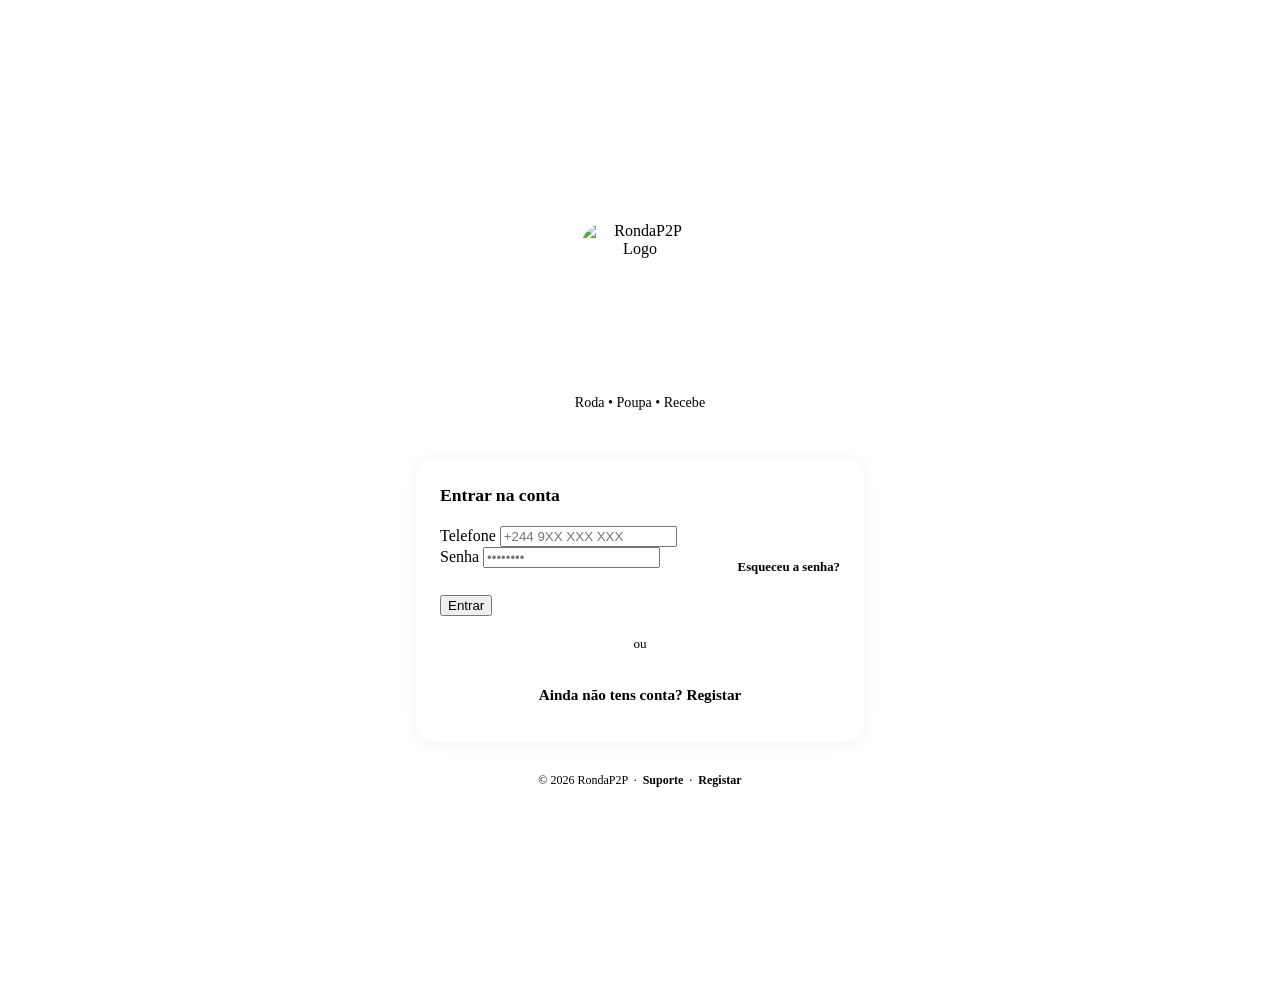
==== commit 1f6ab8df: "Atualizar o index.html" ====
--- a/index.html
+++ b/index.html
@@ -3,7 +3,7 @@
 <head>
   <meta charset="UTF-8">
   <meta name="viewport" content="width=device-width, initial-scale=1.0, maximum-scale=1.0">
-  <title>Kixikila</title>
+  <title>RondaP2P</title>
   <link rel="preconnect" href="https://fonts.googleapis.com">
   <link href="https://fonts.googleapis.com/css2?family=DM+Sans:opsz,wght@9..40,400;9..40,500;9..40,600;9..40,700;9..40,800;9..40,900&display=swap" rel="stylesheet">
   <link rel="stylesheet" href="main.css">
@@ -30,7 +30,7 @@
 
 <!-- SIDEBAR (PC) -->
 <aside class="sidebar" id="sidebar">
-  <div class="sidebar-logo"><span style="color:var(--r)">K</span>ixikila</div>
+  <div class="sidebar-logo"><span style="color:var(--r)">R</span>ondaP2P</div>
   <button class="sidebar-btn activo" id="sbFeed" onclick="mostrarTabMain('feed')">
     <svg width="22" height="22" viewBox="0 0 24 24" fill="none" stroke="currentColor" stroke-width="2" stroke-linecap="round" stroke-linejoin="round"><circle cx="11" cy="11" r="8"/><path d="m21 21-4.35-4.35"/></svg>
     Descobrir
@@ -43,7 +43,12 @@
     <svg width="22" height="22" viewBox="0 0 24 24" fill="none" stroke="currentColor" stroke-width="2" stroke-linecap="round" stroke-linejoin="round"><path d="M21 15a2 2 0 0 1-2 2H7l-4 4V5a2 2 0 0 1 2-2h14a2 2 0 0 1 2 2z"/></svg>
     Mensagens
   </button>
-  <button class="sidebar-btn" onclick="fecharModal('modalPerfil');window.location.href='anuncios.html'">
+  <button class="sidebar-btn" onclick="abrirNotificacoes()" style="position:relative">
+    <svg width="22" height="22" viewBox="0 0 24 24" fill="none" stroke="currentColor" stroke-width="2" stroke-linecap="round" stroke-linejoin="round"><path d="M18 8A6 6 0 0 0 6 8c0 7-3 9-3 9h18s-3-2-3-9"/><path d="M13.73 21a2 2 0 0 1-3.46 0"/></svg>
+    Notificações
+    <span id="sinoBadgeSidebar" style="display:none;background:var(--r);color:#fff;font-size:.65rem;font-weight:800;padding:2px 7px;border-radius:99px;margin-left:auto"></span>
+  </button>
+  <button class="sidebar-btn" onclick="window.location.href='anuncios.html'">
     <svg width="22" height="22" viewBox="0 0 24 24" fill="none" stroke="currentColor" stroke-width="2" stroke-linecap="round" stroke-linejoin="round"><path d="M3 9l9-7 9 7v11a2 2 0 0 1-2 2H5a2 2 0 0 1-2-2z"/><polyline points="9 22 9 12 15 12 15 22"/></svg>
     Minha loja
   </button>
@@ -73,16 +78,17 @@
   <button class="fab" onclick="abrirCriar()">+</button>
   <nav class="bottom-nav">
     <button class="bottom-nav-btn activo" id="bnFeed" onclick="mostrarTabMain('feed')">
-      <svg width="28" height="28" viewBox="0 0 24 24" fill="none" stroke="currentColor" stroke-width="2" stroke-linecap="round" stroke-linejoin="round"><circle cx="11" cy="11" r="8"/><path d="m21 21-4.35-4.35"/></svg>
+      <svg width="26" height="26" viewBox="0 0 24 24" fill="none" stroke="currentColor" stroke-width="2" stroke-linecap="round" stroke-linejoin="round"><circle cx="11" cy="11" r="8"/><path d="m21 21-4.35-4.35"/></svg>
     </button>
     <button class="bottom-nav-btn" id="bnMeus" onclick="mostrarTabMain('meus')">
-      <svg width="28" height="28" viewBox="0 0 24 24" fill="none" stroke="currentColor" stroke-width="2" stroke-linecap="round" stroke-linejoin="round"><path d="M17 21v-2a4 4 0 0 0-4-4H5a4 4 0 0 0-4 4v2"/><circle cx="9" cy="7" r="4"/></svg>
+      <svg width="26" height="26" viewBox="0 0 24 24" fill="none" stroke="currentColor" stroke-width="2" stroke-linecap="round" stroke-linejoin="round"><path d="M17 21v-2a4 4 0 0 0-4-4H5a4 4 0 0 0-4 4v2"/><circle cx="9" cy="7" r="4"/></svg>
     </button>
     <button class="bottom-nav-btn" onclick="abrirCriar()">
-      <svg width="30" height="30" viewBox="0 0 24 24" fill="none" stroke="currentColor" stroke-width="2" stroke-linecap="round" stroke-linejoin="round"><circle cx="12" cy="12" r="10"/><line x1="12" y1="8" x2="12" y2="16"/><line x1="8" y1="12" x2="16" y2="12"/></svg>
-    </button>
-    <button class="bottom-nav-btn" onclick="abrirListaConversas()">
-      <svg width="28" height="28" viewBox="0 0 24 24" fill="none" stroke="currentColor" stroke-width="2" stroke-linecap="round" stroke-linejoin="round"><path d="M21 15a2 2 0 0 1-2 2H7l-4 4V5a2 2 0 0 1 2-2h14a2 2 0 0 1 2 2z"/></svg>
+      <svg width="28" height="28" viewBox="0 0 24 24" fill="none" stroke="currentColor" stroke-width="2" stroke-linecap="round" stroke-linejoin="round"><circle cx="12" cy="12" r="10"/><line x1="12" y1="8" x2="12" y2="16"/><line x1="8" y1="12" x2="16" y2="12"/></svg>
+    </button>
+    <button class="bottom-nav-btn" onclick="abrirNotificacoes()" style="position:relative">
+      <svg width="26" height="26" viewBox="0 0 24 24" fill="none" stroke="currentColor" stroke-width="2" stroke-linecap="round" stroke-linejoin="round"><path d="M18 8A6 6 0 0 0 6 8c0 7-3 9-3 9h18s-3-2-3-9"/><path d="M13.73 21a2 2 0 0 1-3.46 0"/></svg>
+      <span id="sinoBadge" style="display:none;position:absolute;top:5px;right:10px;background:var(--r);color:#fff;font-size:.6rem;font-weight:800;min-width:16px;height:16px;border-radius:99px;align-items:center;justify-content:center;padding:0 4px"></span>
     </button>
     <button class="bottom-nav-btn" id="bnPerfil" onclick="abrirPerfil()">
       <div class="bottom-nav-avatar" id="bnAvatar"></div>
@@ -187,14 +193,10 @@
   </div>
 </div>
 
-
-
-
-
 <!-- MODAL PERFIL -->
 <div id="modalPerfil" class="modal-overlay" style="display:none" onclick="fecharModalSeClicarFora(event,this)">
   <div class="modal" style="padding:0;overflow:hidden;max-height:92dvh">
-  
+
     <!-- CAPA + AVATAR -->
     <div style="background:linear-gradient(135deg,var(--r) 0%,#5a0000 100%);padding:28px 20px 48px;position:relative">
       <button onclick="fecharModal('modalPerfil')" style="position:absolute;top:14px;right:14px;background:rgba(255,255,255,0.15);border:none;color:#fff;width:30px;height:30px;border-radius:50%;font-size:.9rem;cursor:pointer;display:flex;align-items:center;justify-content:center">✕</button>
@@ -227,9 +229,11 @@
         <div style="font-size:.7rem;color:var(--muted);font-weight:600;text-transform:uppercase;letter-spacing:.4px;margin-top:2px">Concluídos</div>
       </div>
     </div>
-    
-    
-  <!-- NEGOCIOS -->
+
+    <!-- CONTEUDO SCROLLAVEL -->
+    <div style="padding:20px;overflow-y:scroll;-webkit-overflow-scrolling:touch;max-height:55dvh">
+
+      <!-- NEGOCIOS -->
       <div style="background:var(--bg3);border-radius:14px;padding:16px;margin-bottom:16px">
         <div style="font-size:.72rem;font-weight:700;color:var(--muted);text-transform:uppercase;letter-spacing:.5px;margin-bottom:12px">Negócios</div>
         <button class="btn-outline w100" onclick="fecharModal('modalPerfil');window.location.href='anuncios.html'" style="display:flex;align-items:center;justify-content:center;gap:8px;color:var(--r);border-color:var(--r)">
@@ -237,11 +241,8 @@
           Gerir a minha loja
         </button>
       </div>
-  
-    <!-- CONTEUDO SCROLLAVEL -->
-    <div style="padding:20px;overflow-y:scroll;-webkit-overflow-scrolling:touch;max-height:55dvh">
-
-    <!-- EDITAR PERFIL COLAPSAVEL -->
+
+      <!-- EDITAR PERFIL COLAPSAVEL -->
       <div style="background:var(--bg3);border-radius:14px;margin-bottom:16px;overflow:hidden">
         <button onclick="toggleEditarPerfil()" style="width:100%;display:flex;align-items:center;justify-content:space-between;padding:14px 16px;background:none;border:none;cursor:pointer;font-family:var(--sans)">
           <span style="font-size:.72rem;font-weight:700;color:var(--muted);text-transform:uppercase;letter-spacing:.5px">Editar perfil</span>
@@ -279,15 +280,12 @@
 <!-- MODAL PERFIL MEMBRO -->
 <div id="modalMembroPerfil" class="modal-overlay" style="display:none" onclick="fecharModalSeClicarFora(event,this)">
   <div class="modal" style="padding:0;overflow:hidden;max-height:92dvh">
-
     <div style="height:100px;background:linear-gradient(135deg,var(--r) 0%,#3a0000 100%);position:relative;flex-shrink:0">
       <button class="modal-fechar" onclick="fecharModal('modalMembroPerfil')">&#10005;</button>
     </div>
-
     <div style="padding:0 20px;position:relative;margin-top:-44px;margin-bottom:12px">
       <div id="membroFotoGrande" style="width:88px;height:88px;border-radius:50%;border:4px solid var(--bg2);background:var(--bg3);background-size:cover;background-position:center;display:flex;align-items:center;justify-content:center;font-size:2.2rem;font-weight:900;color:var(--r);box-shadow:0 4px 16px rgba(0,0,0,0.12)"></div>
     </div>
-
     <div style="padding:0 20px 20px;overflow-y:auto">
       <div style="display:flex;align-items:flex-start;justify-content:space-between;margin-bottom:16px">
         <div>
@@ -299,7 +297,6 @@
           Mensagem
         </button>
       </div>
-
       <div style="background:var(--bg3);border-radius:16px;padding:16px;margin-bottom:16px;display:flex;align-items:center;gap:16px">
         <div style="text-align:center;flex-shrink:0">
           <div id="membroScoreNum" style="font-size:2rem;font-weight:900;color:var(--r);line-height:1">—</div>
@@ -310,7 +307,6 @@
           <div id="membroStarsCount" style="font-size:.78rem;color:var(--muted)"></div>
         </div>
       </div>
-
       <div id="membroInfoExtra" style="display:flex;flex-direction:column;gap:8px;margin-bottom:16px"></div>
       <button class="btn-primary w100" id="btnAvaliarMembro" onclick="abrirAvaliarMembro()" style="margin-bottom:10px">Avaliar membro</button>
     </div>
@@ -353,6 +349,17 @@
   </div>
 </div>
 
+<!-- MODAL NOTIFICACOES -->
+<div id="modalNotificacoes" class="modal-overlay" style="display:none" onclick="fecharModalSeClicarFora(event,this)">
+  <div class="modal" style="max-height:85dvh;display:flex;flex-direction:column">
+    <div style="display:flex;justify-content:space-between;align-items:center;margin-bottom:16px">
+      <h3>Notificações</h3>
+      <button onclick="fecharModal('modalNotificacoes')" style="background:none;border:none;font-size:1.2rem;cursor:pointer;color:var(--muted)">✕</button>
+    </div>
+    <div id="notificacoesLista" style="flex:1;overflow-y:auto"></div>
+  </div>
+</div>
+
 <!-- MODAL GENERICO -->
 <div id="modal" class="modal-overlay" style="display:none" onclick="fecharModalSeClicarFora(event,this)">
   <div class="modal"><h3 id="modalTitulo"></h3><p id="modalMsg" style="color:var(--muted);font-size:.9rem;margin:8px 0 16px"></p><div class="modal-btns" id="modalBtns"></div></div>
@@ -362,6 +369,7 @@
 
 <script src="api.js"></script>
 <script src="app.js"></script>
+<script src="moeda.js"></script>
 <script>
 var _paginaAtual = 'main';
 
@@ -375,6 +383,7 @@
   _paginaAtual = 'main';
   history.pushState({ pagina: 'main' }, '');
   irPara('paginaMain');
+  verificarNotificacoes();
 }
 
 function irParaApp() {
@@ -434,6 +443,7 @@
 
     history.pushState({ pagina: 'main' }, '');
     irParaMain();
+    setInterval(verificarNotificacoes, 60000);
   } catch(e) { window.location.href = 'login.html'; }
 })();
 
@@ -449,6 +459,7 @@
   if (tab === 'feed') carregarFeed();
   if (tab === 'meus') carregarMeus();
 }
+
 function toggleEditarPerfil() {
   const c = document.getElementById('editarPerfilConteudo');
   const s = document.getElementById('editarPerfilSeta');
@@ -457,6 +468,65 @@
   s.style.transform = aberto ? '' : 'rotate(180deg)';
 }
 
+function atualizarSino(count) {
+  const b1 = document.getElementById('sinoBadge');
+  const b2 = document.getElementById('sinoBadgeSidebar');
+  if (count > 0) {
+    const txt = count > 9 ? '9+' : String(count);
+    if (b1) { b1.style.display = 'flex'; b1.textContent = txt; }
+    if (b2) { b2.style.display = 'inline'; b2.textContent = txt; }
+  } else {
+    if (b1) b1.style.display = 'none';
+    if (b2) b2.style.display = 'none';
+  }
+}
+
+async function verificarNotificacoes() {
+  try {
+    const d = await KixikilaManager.carregarNotificacoes();
+    atualizarSino(d.nao_lidas || 0);
+  } catch (_) {}
+}
+
+async function abrirNotificacoes() {
+  document.getElementById('modalNotificacoes').style.display = 'flex';
+  const lista = document.getElementById('notificacoesLista');
+  lista.innerHTML = '<div style="padding:20px;text-align:center;color:var(--muted)">A carregar...</div>';
+
+  const perfil = KixikilaManager.getSessao()?.perfil;
+  if (!perfil) return;
+
+  try {
+    const d = await KixikilaManager.carregarNotificacoes();
+    atualizarSino(0);
+
+    // Marcar como lidas na API principal
+    const token = KixikilaManager.getToken();
+    fetch('https://sire-kixikila-api.vercel.app/notificacoes/' + perfil.telefone.replace(/\D/g, '') + '/marcar-lida', {
+      method: 'POST',
+      headers: { 'Content-Type': 'application/json', 'Authorization': 'Bearer ' + token },
+      body: JSON.stringify({})
+    }).catch(() => {});
+
+    const notifs = d.notificacoes || [];
+    if (!notifs.length) {
+      lista.innerHTML = '<div style="padding:32px;text-align:center;color:var(--muted)">Sem notificações.</div>';
+      return;
+    }
+
+    lista.innerHTML = notifs.map(n => `
+      <div style="display:flex;gap:12px;padding:12px 0;border-bottom:1px solid var(--border)">
+        <div style="width:8px;height:8px;border-radius:50%;background:${!n.lida ? 'var(--r)' : 'var(--border)'};flex-shrink:0;margin-top:6px"></div>
+        <div style="flex:1">
+          <div style="font-size:.9rem">${n.mensagem || n.msg || ''}</div>
+          <div style="font-size:.72rem;color:var(--muted);margin-top:3px">${new Date(n.criada_em || n.data).toLocaleString('pt-PT')}</div>
+        </div>
+      </div>`).join('');
+  } catch {
+    lista.innerHTML = '<div style="padding:20px;text-align:center;color:var(--muted)">Erro ao carregar.</div>';
+  }
+}
+
 function abrirListaConversas() { window.location.href = 'p2p.html'; }
 function fecharModalSeClicarFora(e, el) { if (e.target === el) el.style.display = 'none'; }
 function fecharModal(id) { const el = document.getElementById(id); if (el) el.style.display = 'none'; }
